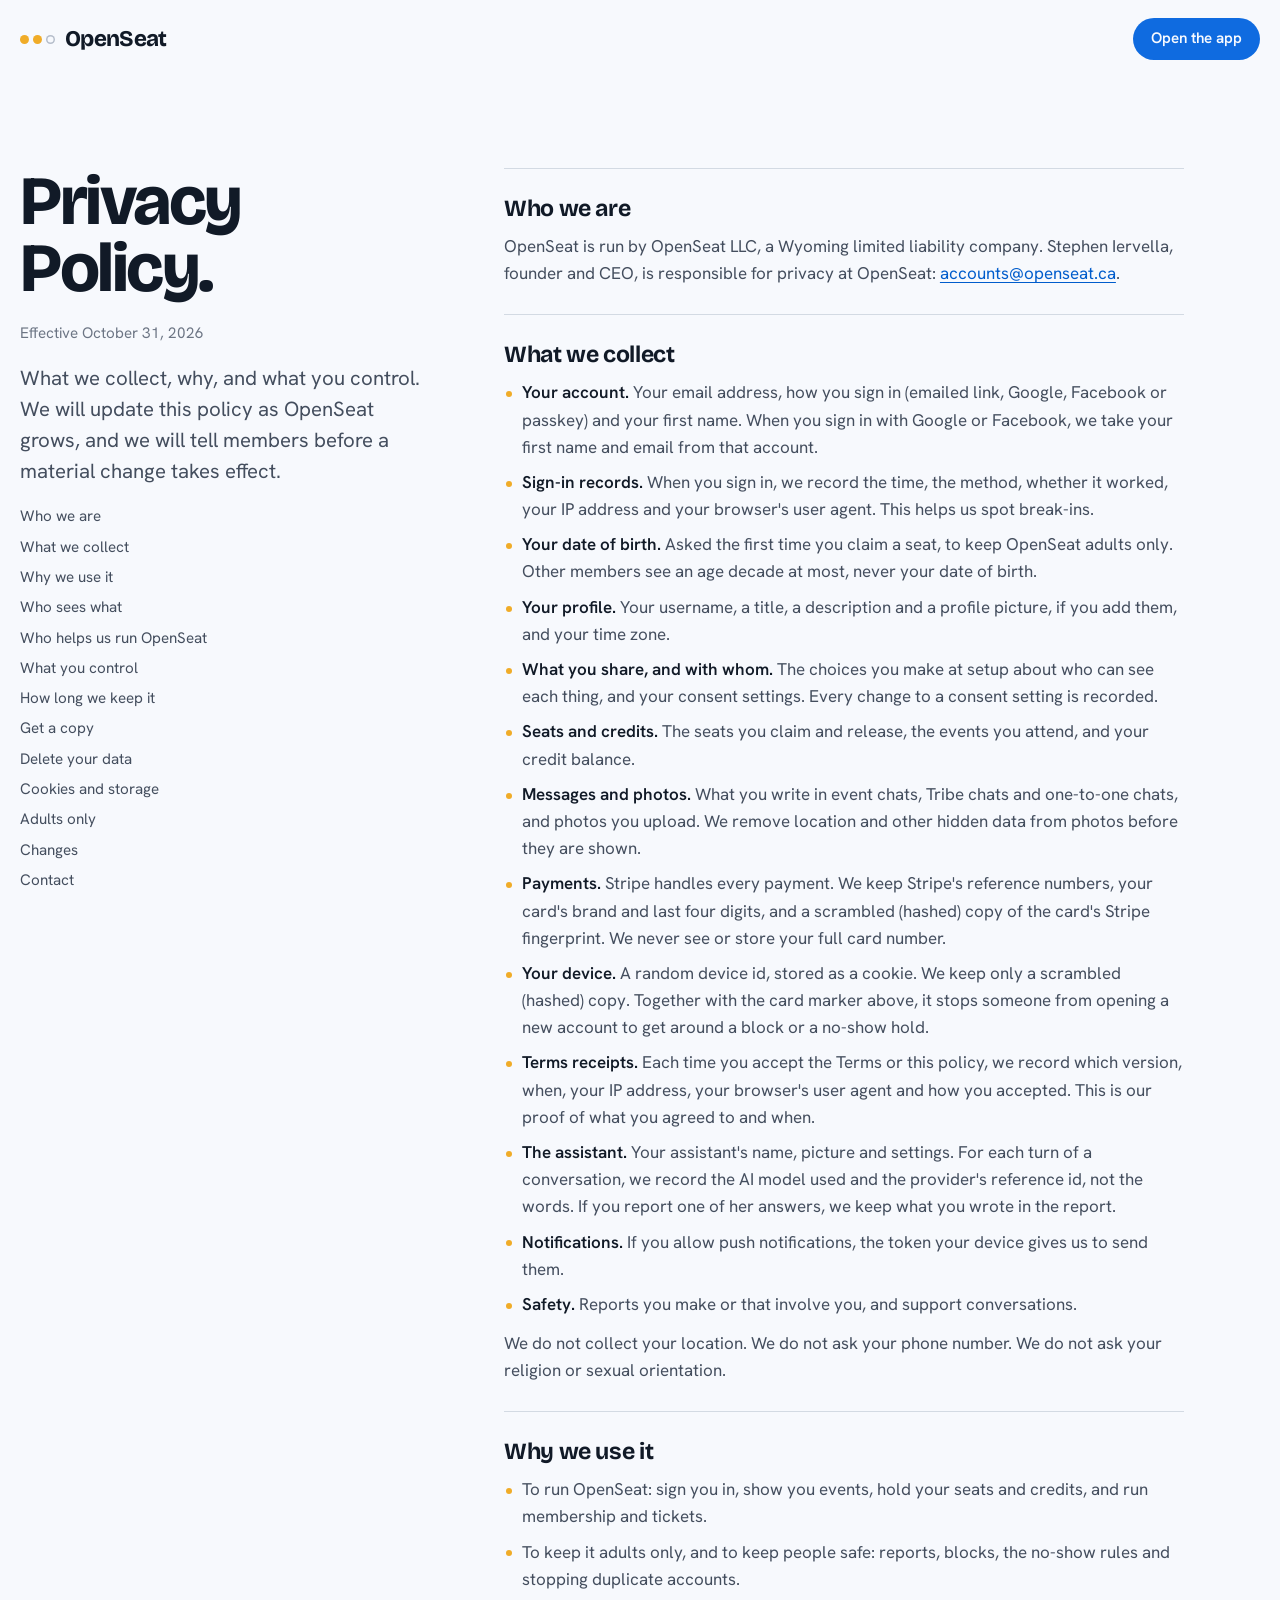
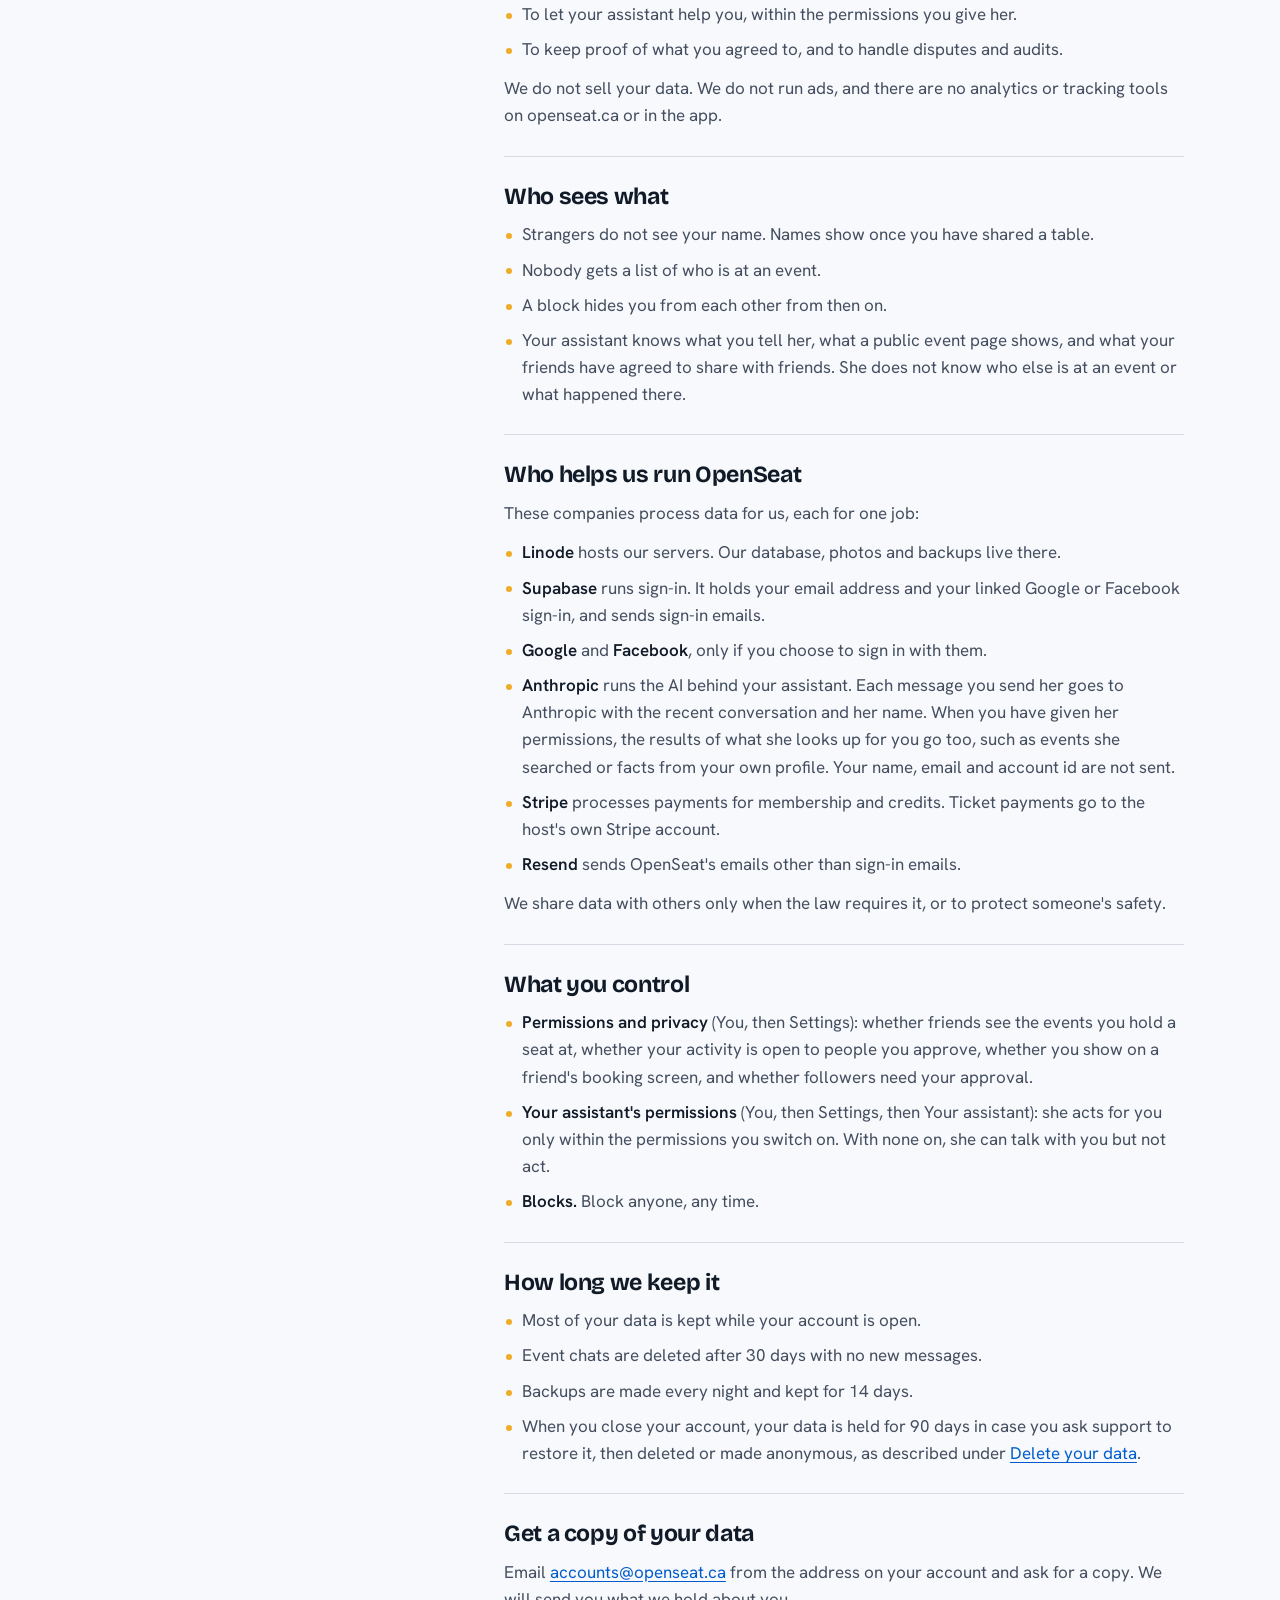
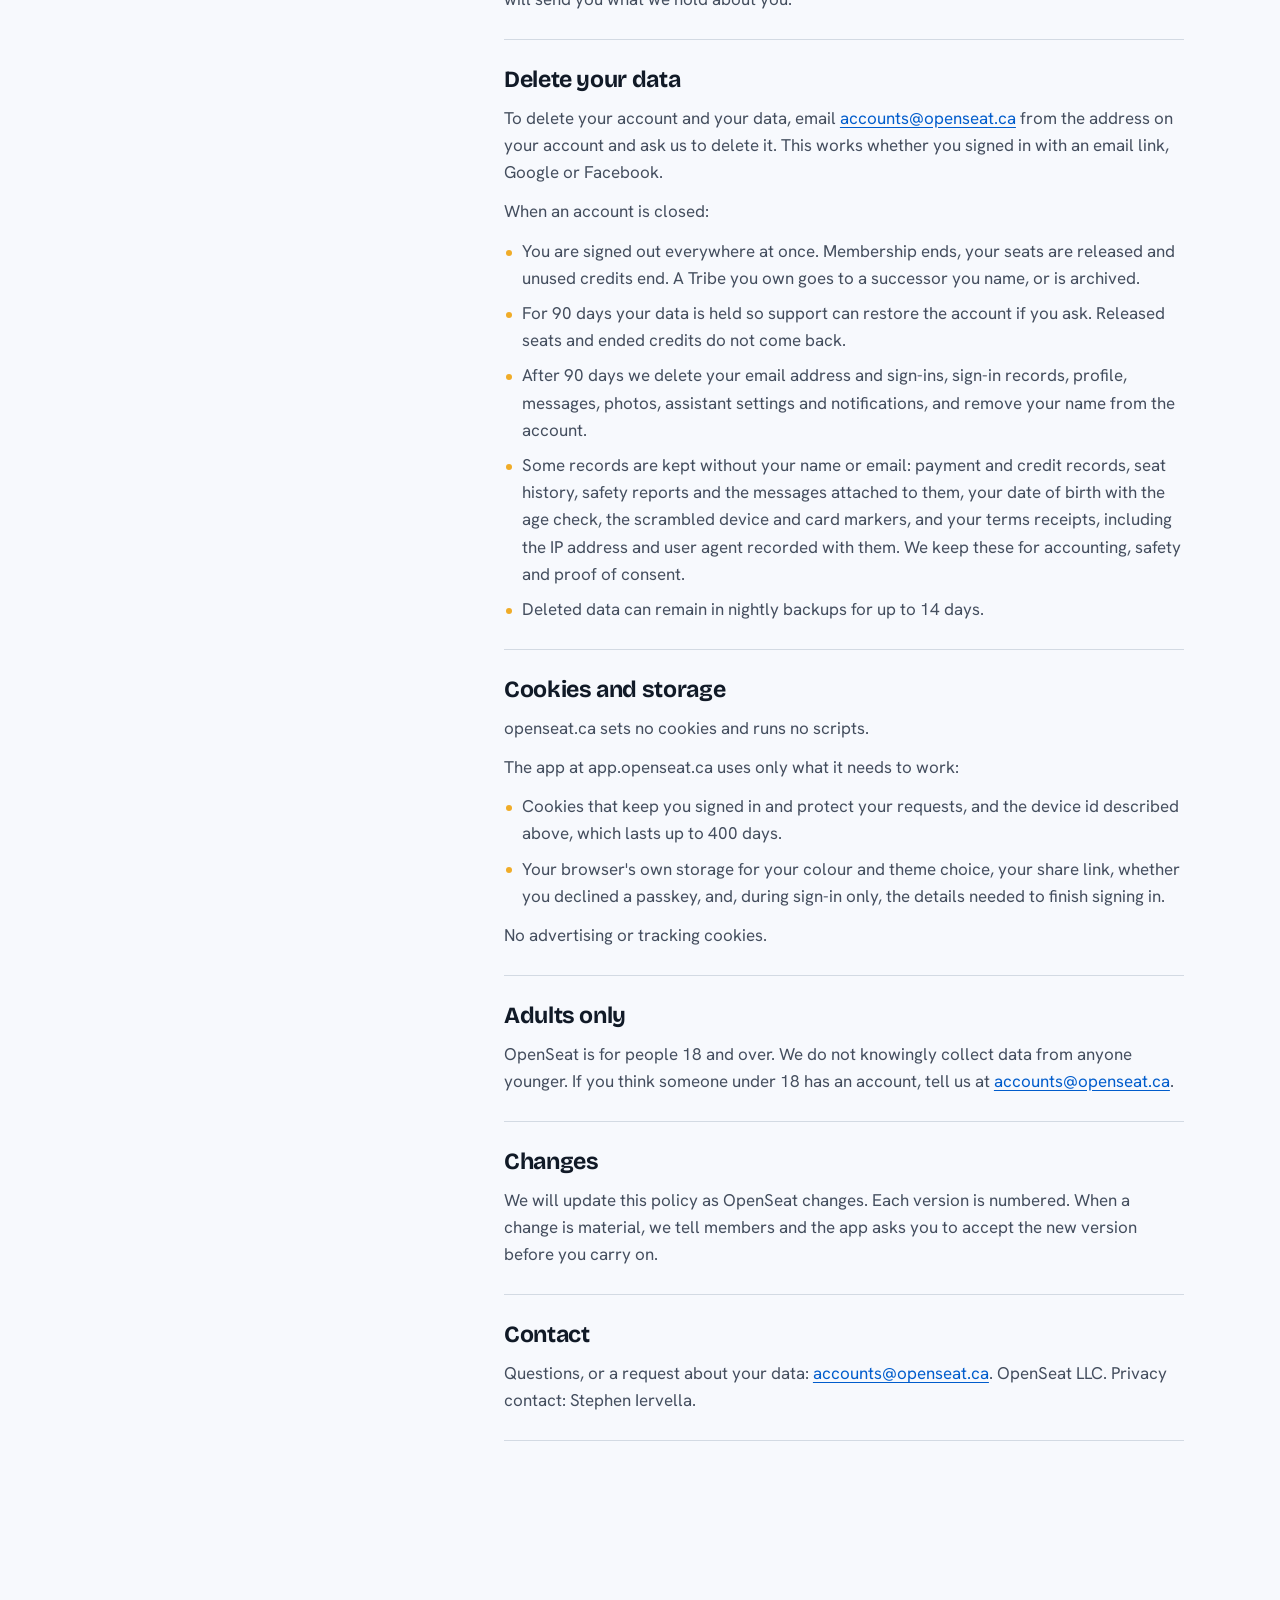
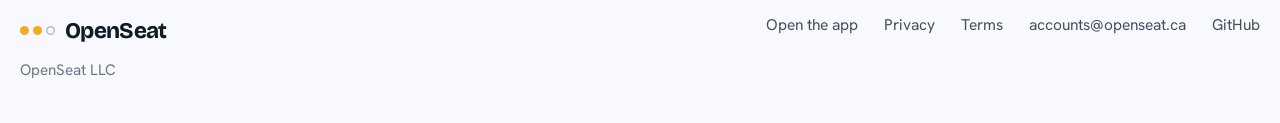
==== privacy.html @ fdf66832 "Privacy Policy and Terms of Use" ====
<!doctype html>
<html lang="en">
<head>
<meta charset="utf-8">
<meta name="viewport" content="width=device-width, initial-scale=1, viewport-fit=cover">
<title>Privacy Policy | OpenSeat</title>
<meta name="description" content="What OpenSeat collects, why, who helps us run it, what you control, and how to get a copy of your data or delete it.">
<link rel="canonical" href="https://openseat.ca/privacy.html">
<meta name="color-scheme" content="light dark">
<meta name="theme-color" content="#f6f8fc" media="(prefers-color-scheme: light)">
<meta name="theme-color" content="#11151d" media="(prefers-color-scheme: dark)">
<link rel="icon" href="assets/icon-192.png" type="image/png">
<link rel="apple-touch-icon" href="assets/apple-touch-icon.png">
<link rel="preload" href="assets/fonts/bricolage-grotesque.woff2" as="font" type="font/woff2" crossorigin>
<link rel="preload" href="assets/fonts/hanken-grotesk.woff2" as="font" type="font/woff2" crossorigin>
<link rel="stylesheet" href="site.css">
</head>
<body>
<!--
  DRAFT for Stephen's approval (2026-10-31). Counsel's final version is checklist W8-025;
  this page stands until then. Every fact here was checked against the code, migrations and
  deploy notes; the source list is in the worker's report, not on the page.
  [COUNSEL] Which privacy regime applies, lawful bases, cross-border transfer notice and the
  automated-decision disclosure (S14 gates 1, 2, 6) are counsel's; geography is open.
-->
<a class="skip" href="#main">Skip to content</a>

<header class="top">
  <div class="wrap top-row">
    <a class="brand" href="/" aria-label="OpenSeat home">
      <span class="pips" aria-hidden="true"><i class="on"></i><i class="on"></i><i></i></span>
      <span class="brand-word">OpenSeat</span>
    </a>
    <a class="btn btn-small top-cta" href="https://app.openseat.ca">Open the app</a>
  </div>
</header>

<main id="main">
<article class="legal">
  <div class="wrap legal-grid">
    <div class="legal-head">
      <h1 class="h2">Privacy Policy.</h1>
      <p class="legal-meta">Effective October 31, 2026</p>
      <p class="lede">What we collect, why, and what you control. We will update this policy as OpenSeat grows, and we will tell members before a material change takes effect.</p>
      <nav class="legal-toc" aria-label="On this page">
        <a href="#who">Who we are</a>
        <a href="#collect">What we collect</a>
        <a href="#why">Why we use it</a>
        <a href="#see">Who sees what</a>
        <a href="#share">Who helps us run OpenSeat</a>
        <a href="#control">What you control</a>
        <a href="#keep">How long we keep it</a>
        <a href="#copy">Get a copy</a>
        <a href="#delete">Delete your data</a>
        <a href="#cookies">Cookies and storage</a>
        <a href="#adults">Adults only</a>
        <a href="#changes">Changes</a>
        <a href="#contact">Contact</a>
      </nav>
    </div>

    <div class="legal-body">
      <section id="who">
        <h2>Who we are</h2>
        <p>OpenSeat is run by OpenSeat LLC, a Wyoming limited liability company. Stephen Iervella, founder and CEO, is responsible for privacy at OpenSeat: <a href="mailto:accounts@openseat.ca">accounts@openseat.ca</a>.</p>
      </section>

      <section id="collect">
        <h2>What we collect</h2>
        <ul>
          <li><strong>Your account.</strong> Your email address, how you sign in (emailed link, Google, Facebook or passkey) and your first name. When you sign in with Google or Facebook, we take your first name and email from that account.</li>
          <li><strong>Sign-in records.</strong> When you sign in, we record the time, the method, whether it worked, your IP address and your browser's user agent. This helps us spot break-ins.</li>
          <li><strong>Your date of birth.</strong> Asked the first time you claim a seat, to keep OpenSeat adults only. Other members see an age decade at most, never your date of birth.</li>
          <li><strong>Your profile.</strong> Your username, a title, a description and a profile picture, if you add them, and your time zone.</li>
          <li><strong>What you share, and with whom.</strong> The choices you make at setup about who can see each thing, and your consent settings. Every change to a consent setting is recorded.</li>
          <li><strong>Seats and credits.</strong> The seats you claim and release, the events you attend, and your credit balance.</li>
          <li><strong>Messages and photos.</strong> What you write in event chats, Tribe chats and one-to-one chats, and photos you upload. We remove location and other hidden data from photos before they are shown.</li>
          <li><strong>Payments.</strong> Stripe handles every payment. We keep Stripe's reference numbers, your card's brand and last four digits, and a scrambled (hashed) copy of the card's Stripe fingerprint. We never see or store your full card number.</li>
          <li><strong>Your device.</strong> A random device id, stored as a cookie. We keep only a scrambled (hashed) copy. Together with the card marker above, it stops someone from opening a new account to get around a block or a no-show hold.</li>
          <li><strong>Terms receipts.</strong> Each time you accept the Terms or this policy, we record which version, when, your IP address, your browser's user agent and how you accepted. This is our proof of what you agreed to and when.</li>
          <li><strong>The assistant.</strong> Your assistant's name, picture and settings. For each turn of a conversation, we record the AI model used and the provider's reference id, not the words. If you report one of her answers, we keep what you wrote in the report.</li>
          <li><strong>Notifications.</strong> If you allow push notifications, the token your device gives us to send them.</li>
          <li><strong>Safety.</strong> Reports you make or that involve you, and support conversations.</li>
        </ul>
        <p>We do not collect your location. We do not ask your phone number. We do not ask your religion or sexual orientation.</p>
      </section>

      <section id="why">
        <h2>Why we use it</h2>
        <ul>
          <li>To run OpenSeat: sign you in, show you events, hold your seats and credits, and run membership and tickets.</li>
          <li>To keep it adults only, and to keep people safe: reports, blocks, the no-show rules and stopping duplicate accounts.</li>
          <li>To let your assistant help you, within the permissions you give her.</li>
          <li>To keep proof of what you agreed to, and to handle disputes and audits.</li>
        </ul>
        <p>We do not sell your data. We do not run ads, and there are no analytics or tracking tools on openseat.ca or in the app.</p>
        <!-- [COUNSEL] Lawful basis per purpose, for the regime that applies. -->
      </section>

      <section id="see">
        <h2>Who sees what</h2>
        <ul>
          <li>Strangers do not see your name. Names show once you have shared a table.</li>
          <li>Nobody gets a list of who is at an event.</li>
          <li>A block hides you from each other from then on.</li>
          <li>Your assistant knows what you tell her, what a public event page shows, and what your friends have agreed to share with friends. She does not know who else is at an event or what happened there.</li>
        </ul>
      </section>

      <section id="share">
        <h2>Who helps us run OpenSeat</h2>
        <p>These companies process data for us, each for one job:</p>
        <ul>
          <li><strong>Linode</strong> hosts our servers. Our database, photos and backups live there.</li>
          <li><strong>Supabase</strong> runs sign-in. It holds your email address and your linked Google or Facebook sign-in, and sends sign-in emails.</li>
          <li><strong>Google</strong> and <strong>Facebook</strong>, only if you choose to sign in with them.</li>
          <li><strong>Anthropic</strong> runs the AI behind your assistant. Each message you send her goes to Anthropic with the recent conversation and her name. When you have given her permissions, the results of what she looks up for you go too, such as events she searched or facts from your own profile. Your name, email and account id are not sent.</li>
          <li><strong>Stripe</strong> processes payments for membership and credits. Ticket payments go to the host's own Stripe account.</li>
          <li><strong>Resend</strong> sends OpenSeat's emails other than sign-in emails.</li>
        </ul>
        <p>We share data with others only when the law requires it, or to protect someone's safety.</p>
        <!-- [COUNSEL] Disclosure-to-authorities wording (S14 gate 21). -->
        <!-- [COUNSEL] S14 gates 1 and 2: DPAs and cross-border transfer assessments per processor; the transfer notice wording. -->
      </section>

      <section id="control">
        <h2>What you control</h2>
        <ul>
          <li><strong>Permissions and privacy</strong> (You, then Settings): whether friends see the events you hold a seat at, whether your activity is open to people you approve, whether you show on a friend's booking screen, and whether followers need your approval.</li>
          <li><strong>Your assistant's permissions</strong> (You, then Settings, then Your assistant): she acts for you only within the permissions you switch on. With none on, she can talk with you but not act.</li>
          <li><strong>Blocks.</strong> Block anyone, any time.</li>
        </ul>
      </section>

      <section id="keep">
        <h2>How long we keep it</h2>
        <ul>
          <li>Most of your data is kept while your account is open.</li>
          <li>Event chats are deleted after 30 days with no new messages.</li>
          <li>Backups are made every night and kept for 14 days.</li>
          <li>When you close your account, your data is held for 90 days in case you ask support to restore it, then deleted or made anonymous, as described under <a href="#delete">Delete your data</a>.</li>
        </ul>
        <!-- [COUNSEL] S14 gate 4: retention periods for the records kept after deletion (terms receipts, payment and safety records) are not set yet. -->
      </section>

      <section id="copy">
        <h2>Get a copy of your data</h2>
        <p>Email <a href="mailto:accounts@openseat.ca">accounts@openseat.ca</a> from the address on your account and ask for a copy. We will send you what we hold about you.</p>
      </section>

      <section id="delete">
        <h2>Delete your data</h2>
        <p>To delete your account and your data, email <a href="mailto:accounts@openseat.ca">accounts@openseat.ca</a> from the address on your account and ask us to delete it. This works whether you signed in with an email link, Google or Facebook.</p>
        <p>When an account is closed:</p>
        <ul>
          <li>You are signed out everywhere at once. Membership ends, your seats are released and unused credits end. A Tribe you own goes to a successor you name, or is archived.</li>
          <li>For 90 days your data is held so support can restore the account if you ask. Released seats and ended credits do not come back.</li>
          <li>After 90 days we delete your email address and sign-ins, sign-in records, profile, messages, photos, assistant settings and notifications, and remove your name from the account.</li>
          <li>Some records are kept without your name or email: payment and credit records, seat history, safety reports and the messages attached to them, your date of birth with the age check, the scrambled device and card markers, and your terms receipts, including the IP address and user agent recorded with them. We keep these for accounting, safety and proof of consent.</li>
          <li>Deleted data can remain in nightly backups for up to 14 days.</li>
        </ul>
        <!-- [COUNSEL] S14 gates 3 and 43: completeness of erasure and the legal-hold carve-out. -->
      </section>

      <section id="cookies">
        <h2>Cookies and storage</h2>
        <p>openseat.ca sets no cookies and runs no scripts.</p>
        <p>The app at app.openseat.ca uses only what it needs to work:</p>
        <ul>
          <li>Cookies that keep you signed in and protect your requests, and the device id described above, which lasts up to 400 days.</li>
          <li>Your browser's own storage for your colour and theme choice, your share link, whether you declined a passkey, and, during sign-in only, the details needed to finish signing in.</li>
        </ul>
        <p>No advertising or tracking cookies.</p>
      </section>

      <section id="adults">
        <h2>Adults only</h2>
        <p>OpenSeat is for people 18 and over. We do not knowingly collect data from anyone younger. If you think someone under 18 has an account, tell us at <a href="mailto:accounts@openseat.ca">accounts@openseat.ca</a>.</p>
      </section>

      <section id="changes">
        <h2>Changes</h2>
        <p>We will update this policy as OpenSeat changes. Each version is numbered. When a change is material, we tell members and the app asks you to accept the new version before you carry on.</p>
      </section>

      <section id="contact">
        <h2>Contact</h2>
        <p>Questions, or a request about your data: <a href="mailto:accounts@openseat.ca">accounts@openseat.ca</a>. OpenSeat LLC. Privacy contact: Stephen Iervella.</p>
      </section>
    </div>
  </div>
</article>
</main>

<footer class="foot">
  <div class="wrap foot-grid">
    <div>
      <a class="brand" href="/" aria-label="OpenSeat home">
        <span class="pips" aria-hidden="true"><i class="on"></i><i class="on"></i><i></i></span>
        <span class="brand-word">OpenSeat</span>
      </a>
      <p class="foot-line">OpenSeat LLC</p>
    </div>
    <nav class="foot-nav" aria-label="Footer">
      <a href="https://app.openseat.ca">Open the app</a>
      <a href="privacy.html" aria-current="page">Privacy</a>
      <a href="terms.html">Terms</a>
      <a href="mailto:accounts@openseat.ca">accounts@openseat.ca</a>
      <a href="https://github.com/openseat-social">GitHub</a>
    </nav>
  </div>
</footer>
</body>
</html>
---- site.css ----
/* openseat.ca landing page. Static, no scripts, strict CSP (no inline styles).
   Blue is the app's accent hue (258, apps/web/src/next/tokens.css); pips are the app's seat pips.
   Fonts are self-hosted, OFL: Bricolage Grotesque (display), Hanken Grotesk (text). */

@font-face {
  font-family: "Bricolage Grotesque";
  src: url("assets/fonts/bricolage-grotesque.woff2") format("woff2");
  font-weight: 200 800; font-style: normal; font-display: swap;
}
@font-face {
  font-family: "Hanken Grotesk";
  src: url("assets/fonts/hanken-grotesk.woff2") format("woff2");
  font-weight: 100 900; font-style: normal; font-display: swap;
}
@font-face {
  font-family: "Hanken Grotesk";
  src: url("assets/fonts/hanken-grotesk-italic.woff2") format("woff2");
  font-weight: 100 900; font-style: italic; font-display: swap;
}

:root {
  --paper: oklch(0.982 0.006 258);
  --paper-2: oklch(0.955 0.012 258);
  --paper-3: oklch(0.925 0.018 258);
  --ink: oklch(0.215 0.03 260);
  --ink-2: oklch(0.42 0.03 260);
  --ink-3: oklch(0.56 0.025 260);
  --line: oklch(0.885 0.015 258);
  --blue: oklch(0.55 0.195 258);
  --blue-deep: oklch(0.47 0.19 260);
  --blue-ink: oklch(0.5 0.19 258);
  --on-blue: oklch(0.985 0.008 258);
  --on-blue-2: oklch(0.9 0.04 258);
  --blue-line: oklch(0.68 0.13 258);
  --amber: oklch(0.79 0.155 78);
  --pip-off: oklch(0.8 0.02 258);
  --device: oklch(0.2 0.02 260);
  --shadow: oklch(0.35 0.08 258 / 0.18);
  --photo-ink: oklch(0.985 0.006 258);
  --scrim: oklch(0.16 0.03 260 / 0.62);
  --deep: oklch(0.215 0.03 260);
  --deep-ink: oklch(0.97 0.008 258);
  --deep-ink-2: oklch(0.8 0.02 258);

  --display: "Bricolage Grotesque", ui-sans-serif, system-ui, sans-serif;
  --text: "Hanken Grotesk", ui-sans-serif, system-ui, -apple-system, "Segoe UI", sans-serif;
  --ease: cubic-bezier(0.16, 1, 0.3, 1);
  --r: 28px;
  --r-sm: 16px;
  --gut: max(20px, env(safe-area-inset-left, 0px));
  --gut-r: max(20px, env(safe-area-inset-right, 0px));
  color-scheme: light;
}
@media (prefers-color-scheme: dark) {
  :root:not([data-theme="light"]) {
    --paper: oklch(0.165 0.022 260);
    --paper-2: oklch(0.2 0.025 260);
    --paper-3: oklch(0.24 0.028 260);
    --ink: oklch(0.955 0.01 258);
    --ink-2: oklch(0.8 0.02 258);
    --ink-3: oklch(0.67 0.022 258);
    --line: oklch(0.3 0.025 260);
    --blue: oklch(0.6 0.18 258);
    --blue-deep: oklch(0.42 0.17 260);
    --blue-ink: oklch(0.74 0.13 258);
    --on-blue: oklch(0.985 0.008 258);
    --on-blue-2: oklch(0.9 0.04 258);
    --blue-line: oklch(0.7 0.12 258);
    --pip-off: oklch(0.42 0.03 258);
    --device: oklch(0.1 0.015 260);
    --shadow: oklch(0.05 0.02 260 / 0.5);
    --deep: oklch(0.12 0.02 260);
    color-scheme: dark;
  }
}
:root[data-theme="dark"] {
  --paper: oklch(0.165 0.022 260);
  --paper-2: oklch(0.2 0.025 260);
  --paper-3: oklch(0.24 0.028 260);
  --ink: oklch(0.955 0.01 258);
  --ink-2: oklch(0.8 0.02 258);
  --ink-3: oklch(0.67 0.022 258);
  --line: oklch(0.3 0.025 260);
  --blue: oklch(0.6 0.18 258);
  --blue-deep: oklch(0.42 0.17 260);
  --blue-ink: oklch(0.74 0.13 258);
  --on-blue: oklch(0.985 0.008 258);
  --on-blue-2: oklch(0.9 0.04 258);
  --blue-line: oklch(0.7 0.12 258);
  --pip-off: oklch(0.42 0.03 258);
  --device: oklch(0.1 0.015 260);
  --shadow: oklch(0.05 0.02 260 / 0.5);
  --deep: oklch(0.12 0.02 260);
  color-scheme: dark;
}

*, *::before, *::after { box-sizing: border-box; }
html { -webkit-text-size-adjust: 100%; scroll-behavior: smooth; scroll-padding-top: 24px; }
body {
  margin: 0;
  background: var(--paper);
  color: var(--ink);
  font: 400 1.0625rem/1.6 var(--text);
  -webkit-font-smoothing: antialiased;
  text-rendering: optimizeLegibility;
  overflow-x: clip;
}
img { display: block; max-width: 100%; height: auto; }
figure { margin: 0; }
a { color: inherit; }
h1, h2, h3 { margin: 0; text-wrap: balance; }
p { margin: 0; }
ul, ol { margin: 0; padding: 0; list-style: none; }
::selection { background: var(--blue); color: var(--on-blue); }
:focus-visible { outline: 3px solid var(--blue); outline-offset: 3px; border-radius: 6px; }

.wrap {
  width: 100%;
  max-width: 1320px;
  margin-inline: auto;
  padding-left: var(--gut);
  padding-right: var(--gut-r);
}
.skip {
  position: absolute; left: 12px; top: -60px; z-index: 10;
  background: var(--ink); color: var(--paper); padding: 10px 14px; border-radius: 10px;
}
.skip:focus { top: 12px; }

/* type */
.h2 {
  font-family: var(--display);
  font-weight: 750;
  font-size: clamp(2.4rem, 5.4vw, 4.6rem);
  line-height: 0.98;
  letter-spacing: -0.035em;
}
.lede { font-size: clamp(1.15rem, 1.6vw, 1.35rem); line-height: 1.5; color: var(--ink-2); max-width: 46ch; }
.big { font-family: var(--display); font-weight: 600; font-size: clamp(1.45rem, 2.4vw, 2rem); line-height: 1.15; letter-spacing: -0.02em; }
h3 { font-family: var(--display); font-weight: 700; font-size: 1.35rem; letter-spacing: -0.015em; line-height: 1.15; }

/* pips: the app's seat pips */
.pips { display: inline-flex; gap: 4px; align-items: center; }
.pips i { width: 9px; height: 9px; border-radius: 50%; box-shadow: inset 0 0 0 1.5px var(--pip-off); }
.pips i.on { background: var(--amber); box-shadow: none; }

/* buttons */
.btn {
  display: inline-flex; align-items: center; gap: 12px;
  min-height: 52px; padding: 0 8px 0 24px;
  border-radius: 999px;
  background: var(--blue); color: var(--on-blue);
  font: 600 1.02rem/1 var(--text); text-decoration: none; white-space: nowrap;
  transition: transform 0.4s var(--ease), background-color 0.3s var(--ease);
}
.btn:hover { background: var(--blue-deep); }
.btn:active { transform: scale(0.98); }
.btn-arrow {
  display: grid; place-items: center; width: 38px; height: 38px; border-radius: 50%;
  background: oklch(1 0 0 / 0.16);
  transition: transform 0.5s var(--ease);
}
.btn:hover .btn-arrow { transform: translateX(3px); }
.btn-arrow svg { width: 18px; height: 18px; fill: none; stroke: currentColor; stroke-width: 2; stroke-linecap: round; stroke-linejoin: round; }
.btn-quiet { background: transparent; color: var(--ink); padding: 0 22px; box-shadow: inset 0 0 0 1.5px var(--line); }
.btn-quiet:hover { background: var(--paper-2); }
.btn-small { min-height: 42px; padding: 0 18px; font-size: 0.95rem; }
.btn-light { background: var(--photo-ink); color: oklch(0.2 0.03 260); }
.btn-light:hover { background: oklch(0.92 0.02 258); }
.btn-light .btn-arrow { background: oklch(0.2 0.03 260 / 0.08); }

/* header */
.top { padding-block: 18px; }
.top-row { display: flex; align-items: center; gap: 28px; }
.brand { display: inline-flex; align-items: center; gap: 10px; text-decoration: none; }
.brand-word { font-family: var(--display); font-weight: 750; font-size: 1.4rem; letter-spacing: -0.03em; }
.top-nav { display: flex; gap: 26px; margin-left: auto; font-size: 0.97rem; }
.top-nav a { text-decoration: none; color: var(--ink-2); transition: color 0.2s; }
.top-nav a:hover { color: var(--ink); }

/* hero */
.hero { padding-block: clamp(24px, 5vw, 64px) 0; }
.status {
  display: inline-flex; align-items: center; gap: 10px;
  font-size: 0.95rem; color: var(--ink-2);
}
.status .dot { width: 8px; height: 8px; border-radius: 50%; background: var(--amber); flex: none; align-self: flex-start; margin-top: 0.55em; }
.hero-head {
  display: grid; grid-template-columns: minmax(0, 1fr);
  gap: clamp(20px, 2.6vw, 36px);
  margin-top: 14px;
}
.hero-title {
  font-family: var(--display); font-weight: 800;
  font-size: clamp(2.7rem, 7.4vw, 7.2rem);
  line-height: 0.9; letter-spacing: -0.035em;
  margin-left: -0.04em;
}
.hero-title .stop { color: var(--blue); }
.hero-side { display: flex; flex-wrap: wrap; align-items: center; justify-content: space-between; gap: 20px 32px; }
.hero-sub { font-size: clamp(1.3rem, 2.2vw, 1.85rem); line-height: 1.3; color: var(--ink-2); max-width: 34ch; }
.ctas { display: flex; flex-wrap: wrap; gap: 12px; }
.hero-stage { position: relative; margin-top: clamp(32px, 4.5vw, 64px); }
.hero-photo { width: 100%; aspect-ratio: 1200 / 558; object-fit: cover; border-radius: var(--r); }
/* the compositions: real app screens on the app's own colours (apps/site/tools) */
.render { width: 100%; height: auto; border-radius: var(--r); }

/* phone frame */
.phone {
  padding: 7px; border-radius: 46px;
  background: var(--device);
  box-shadow: 0 40px 80px -30px var(--shadow), 0 12px 24px -12px var(--shadow);
}
.phone img { width: 100%; border-radius: 40px; }

/* point of view */
.pov { padding-block: clamp(72px, 9vw, 120px); }
.kicker { font: 600 1rem/1.3 var(--text); color: var(--blue-ink); letter-spacing: 0; }
.pov-grid { display: grid; grid-template-columns: minmax(0, 1.2fr) minmax(0, 0.8fr); gap: clamp(40px, 6vw, 96px); align-items: end; }
.pov-line {
  font-family: var(--display); font-weight: 700;
  font-size: clamp(2.2rem, 5vw, 4.4rem); line-height: 1.02; letter-spacing: -0.035em;
}
.pov-foot { display: grid; gap: 14px; color: var(--ink-2); font-size: 1.2rem; }
.pov-beats { color: var(--ink); font-size: 1.35rem; line-height: 1.4; }
.pov-built { font-family: var(--display); font-weight: 750; font-size: 1.7rem; color: var(--ink); letter-spacing: -0.02em; margin-top: 8px; }
.pov-tag { font-style: italic; color: var(--blue-ink); }
.strong { font-weight: 700; color: var(--ink); }

/* how */
.how { padding-block: clamp(72px, 9vw, 140px); background: var(--paper-2); }
.how-grid { display: grid; grid-template-columns: minmax(0, 1.25fr) minmax(0, 0.75fr); gap: clamp(40px, 7vw, 120px); align-items: start; }
.how-copy { display: grid; gap: 22px; }
.how-copy .render { margin-top: 10px; max-width: 560px; }
.steps { margin-top: 18px; display: grid; }
.steps li { display: grid; grid-template-columns: 64px minmax(0, 1fr); gap: 16px; padding-block: 28px; border-top: 1px solid var(--line); }
.steps li:last-child { border-bottom: 1px solid var(--line); }
.steps li > div { display: grid; gap: 10px; }
.steps p { color: var(--ink-2); max-width: 54ch; }
.step-n { font-family: var(--display); font-weight: 800; font-size: 2.6rem; line-height: 0.9; color: var(--blue); letter-spacing: -0.04em; }
.tag {
  display: inline-flex; align-items: center; gap: 6px;
  padding: 2px 10px 2px 8px; border-radius: 999px;
  background: var(--paper); color: var(--ink); font-weight: 600; font-size: 0.92rem;
  box-shadow: inset 0 0 0 1px var(--line);
}
.tag::before { content: ""; width: 7px; height: 7px; border-radius: 50%; background: var(--amber); }
.claimed { display: inline-flex; align-items: center; gap: 8px; color: var(--ink); font-weight: 600; white-space: nowrap; }
.how-phone { position: sticky; top: 32px; width: min(330px, 100%); justify-self: center; }

.chair-copy { display: grid; gap: 12px; color: var(--ink-2); max-width: 56ch; }
.small-note { color: var(--ink-3); font-size: 0.98rem; max-width: 56ch; }

/* tuesday story */
.story { padding-block: clamp(90px, 11vw, 160px) 0; }
.story-grid { display: grid; grid-template-columns: minmax(0, 0.9fr) minmax(0, 1.1fr); gap: clamp(40px, 6vw, 96px); align-items: start; }
.story-photo { width: 100%; aspect-ratio: 4 / 5; object-fit: cover; border-radius: var(--r); position: sticky; top: 32px; }
.story-copy { display: grid; gap: 16px; font-size: 1.2rem; color: var(--ink-2); }
.story-copy .h2 { margin-bottom: 10px; color: var(--ink); }
.story-seat { display: inline-flex; align-items: center; gap: 12px; justify-self: start; padding: 10px 18px; border-radius: 999px; background: var(--paper-2); color: var(--ink); font-weight: 600; }
.story-punch { font-family: var(--display); font-weight: 750; font-size: clamp(1.6rem, 2.8vw, 2.3rem); line-height: 1.1; letter-spacing: -0.025em; color: var(--ink); margin-top: 8px; }

/* the copy half: one line per beat */
.caps { letter-spacing: -0.02em; line-height: 0.95; }
.beats { display: grid; gap: 10px; align-content: start; font-size: 1.2rem; line-height: 1.45; color: var(--ink-2); }
.beats .h2 { color: var(--ink); margin-bottom: 14px; }
.beats .strong { color: var(--ink); font-weight: 700; }
.beats .tagline { font-style: italic; color: var(--blue-ink); }
.beat-cta { margin-top: 14px; }
.chair { padding-block: clamp(80px, 10vw, 140px); background: var(--paper-2); }
.leave { padding-block: clamp(90px, 11vw, 160px); }
.leave-grid { display: grid; grid-template-columns: minmax(0, 0.9fr) minmax(0, 1.1fr); gap: clamp(40px, 6vw, 96px); align-items: start; }
.close-side { display: grid; gap: 12px; justify-items: start; }
.close-line { font-size: 1.05rem; opacity: 0.92; }
.how-data { display: grid; grid-template-columns: minmax(0, 0.9fr) minmax(0, 1.1fr); gap: clamp(40px, 6vw, 96px); align-items: start; }
.how-data .steps { margin-top: 0; }
.tt { padding-block: clamp(80px, 10vw, 140px); }
.tt-grid { display: grid; grid-template-columns: minmax(0, 0.9fr) minmax(0, 1.1fr); gap: clamp(40px, 6vw, 96px); align-items: start; }
.tt-grid > div:first-child { display: grid; gap: 28px; }
.tt .render { max-width: 600px; }
.tt .hosts-items p { color: var(--ink-2); }

/* day strip */
.day { padding-block: clamp(80px, 10vw, 150px) clamp(56px, 7vw, 100px); }
.day-head { display: grid; grid-template-columns: minmax(0, 1fr) minmax(0, 1fr); gap: 32px; align-items: end; }
.day-head .lede { justify-self: end; }
.strip-wrap { margin-top: clamp(32px, 4vw, 56px); }
.strip {
  display: flex; gap: 16px; overflow-x: auto; scroll-snap-type: x mandatory;
  padding-left: max(var(--gut), calc((100vw - 1320px) / 2 + 20px));
  padding-right: var(--gut-r); padding-bottom: 12px;
  scroll-padding-inline: max(var(--gut), calc((100vw - 1320px) / 2 + 20px)) var(--gut-r);
  scrollbar-width: thin; scrollbar-color: var(--line) transparent;
}
.strip li { flex: 0 0 auto; width: clamp(240px, 27vw, 380px); scroll-snap-align: start; display: grid; gap: 12px; }
.strip li:nth-child(even) { margin-top: 48px; }
.strip img { width: 100%; aspect-ratio: 4 / 5; object-fit: cover; border-radius: var(--r-sm); }
.strip span { font-family: var(--display); font-weight: 650; font-size: 1.2rem; letter-spacing: -0.01em; }

/* start a table: the blue section */
.start { background: var(--blue); color: var(--on-blue); padding-block: clamp(80px, 10vw, 150px); margin-top: clamp(40px, 5vw, 80px); }
.start-grid { display: grid; grid-template-columns: minmax(0, 0.75fr) minmax(0, 1.25fr); gap: clamp(40px, 7vw, 120px); align-items: center; }
.start-phone { width: min(330px, 100%); justify-self: center; box-shadow: 0 40px 80px -30px oklch(0.2 0.1 260 / 0.55); }
.start-copy { display: grid; gap: 22px; }
.start-copy p { color: var(--on-blue-2); max-width: 50ch; }
.start-copy .big { color: var(--on-blue); }
.start-fields { margin: 12px 0 0; display: grid; grid-template-columns: repeat(3, minmax(0, 1fr)); border-top: 1px solid var(--blue-line); }
.start-fields div { padding-top: 16px; padding-right: 12px; }
.start-fields dt { font-size: 0.85rem; color: var(--on-blue-2); }
.start-fields dd { margin: 4px 0 0; font-family: var(--display); font-weight: 650; font-size: 1.25rem; }

/* eleanor */
.eleanor { padding-block: clamp(90px, 11vw, 170px); }
.el-grid { display: grid; grid-template-columns: minmax(0, 1.25fr) minmax(0, 0.75fr); gap: clamp(40px, 7vw, 120px); align-items: center; }
.el-copy { display: grid; gap: 22px; }
.el-copy > p:not(.lede) { color: var(--ink-2); max-width: 54ch; }
.el-lists { margin-top: 14px; display: grid; grid-template-columns: repeat(2, minmax(0, 1fr)); gap: 32px; }
.el-lists h3 { font-size: 1.1rem; padding-bottom: 12px; border-bottom: 1px solid var(--line); }
.el-lists ul { display: grid; gap: 12px; margin-top: 14px; }
.el-lists li { display: grid; grid-template-columns: 18px minmax(0, 1fr); gap: 10px; color: var(--ink-2); }
.el-lists li::before { content: ""; width: 9px; height: 9px; margin-top: 0.55em; border-radius: 50%; background: var(--amber); }
.el-lists .nots li::before { background: transparent; box-shadow: inset 0 0 0 1.5px var(--pip-off); }
.el-phone { width: min(330px, 100%); justify-self: center; transform: rotate(2deg); }

/* hosts */
.hosts { padding-block: clamp(40px, 5vw, 80px) clamp(90px, 11vw, 170px); }
.hosts-grid { display: grid; grid-template-columns: minmax(0, 1.1fr) minmax(0, 0.9fr); gap: clamp(40px, 6vw, 96px); align-items: center; }
.hosts-photo { width: 100%; aspect-ratio: 5 / 4; object-fit: cover; border-radius: var(--r); }
.hosts-copy { display: grid; gap: 22px; }
.hosts-copy > p:not(.lede):not(.fee) { color: var(--ink-2); }
.fee { font-family: var(--display); font-weight: 800; font-size: clamp(1.6rem, 2.8vw, 2.3rem); line-height: 1.05; letter-spacing: -0.03em; color: var(--blue-ink); }
.hosts-items { display: grid; gap: 0; margin-top: 8px; }
.hosts-items div { display: grid; gap: 8px; padding-block: 22px; border-top: 1px solid var(--line); }
.hosts-items p { color: var(--ink-2); }

/* membership */
.member { padding-block: clamp(80px, 10vw, 150px); background: var(--paper-2); }
.mem-head { display: grid; grid-template-columns: minmax(0, 1fr) minmax(0, 1fr); gap: 32px; align-items: end; }
.mem-render { justify-self: end; max-width: 600px; }
.price-rows { margin-top: clamp(40px, 5vw, 72px); display: grid; grid-template-columns: minmax(0, 1fr) minmax(0, 1.4fr) minmax(0, 1fr); gap: 16px; align-items: stretch; }
.price { display: grid; align-content: space-between; gap: 40px; padding: 28px; border-radius: var(--r); background: var(--paper); box-shadow: inset 0 0 0 1px var(--line); }
.price h3 { margin-bottom: 6px; }
.price p:not(.amount) { color: var(--ink-2); }
.amount { font-family: var(--display); font-weight: 800; font-size: clamp(3.4rem, 6vw, 5.2rem); line-height: 0.9; letter-spacing: -0.05em; }
.amount span { font-family: var(--text); font-weight: 500; font-size: 1rem; letter-spacing: 0; margin-left: 10px; color: var(--ink-2); }
.price-main { background: var(--ink); color: var(--paper); box-shadow: none; }
.price-main p:not(.amount), .price-main .amount span { color: var(--paper-3); }
.price-main .amount { font-size: clamp(4.4rem, 8vw, 7rem); }
.fine { margin-top: 24px; color: var(--ink-3); max-width: 70ch; font-size: 0.98rem; }

/* what we leave out */
.out { padding-block: clamp(90px, 11vw, 170px); }
.out-grid { display: grid; grid-template-columns: minmax(0, 1fr) minmax(0, 1fr); gap: clamp(40px, 6vw, 96px); align-items: start; }
.out-grid > div { display: grid; gap: 18px; }
.beats .leave-big { font-family: var(--display); font-weight: 650; font-size: clamp(1.35rem, 2.2vw, 1.8rem); line-height: 1.2; letter-spacing: -0.02em; color: var(--ink); }
.beats .leave-attn { font-family: var(--display); font-weight: 800; font-size: clamp(1.8rem, 3.4vw, 2.8rem); line-height: 1; letter-spacing: -0.035em; color: var(--blue-ink); }
.struck { position: sticky; top: 32px; }
.struck li {
  font-family: var(--display); font-weight: 700;
  font-size: clamp(1.7rem, 3.3vw, 2.75rem); line-height: 1.15; letter-spacing: -0.03em;
  color: var(--ink-3);
  text-decoration: line-through; text-decoration-color: var(--blue); text-decoration-thickness: 0.06em;
  padding-block: 10px; border-bottom: 1px solid var(--line);
}

/* why */
.why { padding-block: clamp(90px, 11vw, 160px); background: var(--paper-2); }
.why-grid { display: grid; grid-template-columns: minmax(0, 0.8fr) minmax(0, 1.2fr); gap: clamp(40px, 6vw, 96px); align-items: start; }
.why-copy { display: grid; gap: 16px; font-size: 1.2rem; color: var(--ink-2); max-width: 58ch; }
.why-big { font-family: var(--display); font-weight: 800; font-size: clamp(2rem, 4vw, 3.4rem); line-height: 1; letter-spacing: -0.04em; color: var(--ink); }

/* roadmap */
.road { padding-block: clamp(80px, 10vw, 150px); background: var(--deep); color: var(--deep-ink); }
.road .lede { color: var(--deep-ink-2); }
.road-head { display: grid; grid-template-columns: minmax(0, 1fr) minmax(0, 1fr); gap: 32px; align-items: end; }
.road-head .lede { justify-self: end; }
.road-cols { margin-top: clamp(48px, 6vw, 88px); display: grid; grid-template-columns: minmax(0, 0.8fr) minmax(0, 0.8fr) minmax(0, 1.6fr); gap: 0; position: relative; }
.road-col { display: grid; align-content: start; gap: 12px; padding: 0 28px 0 0; position: relative; }
.road-col::before { content: ""; position: absolute; left: 0; right: 0; top: 11px; height: 2px; background: oklch(0.45 0.03 260); }
.road-col.is-now::before { background: linear-gradient(to right, var(--amber) 60%, oklch(0.45 0.03 260)); }
.road-when { display: grid; justify-items: start; gap: 14px; font-weight: 600; font-size: 0.95rem; color: var(--deep-ink-2); position: relative; padding-bottom: 10px; }
.road-dot { width: 24px; height: 24px; border-radius: 50%; background: var(--deep); box-shadow: inset 0 0 0 2px oklch(0.6 0.03 260); flex: none; }
.is-now .road-dot { background: var(--amber); box-shadow: 0 0 0 6px oklch(0.79 0.155 78 / 0.22); }
.is-now .road-when { color: var(--amber); }
.road-col h3 { font-size: 1.6rem; }
.road-col > p:not(.road-when) { color: var(--deep-ink-2); max-width: 34ch; font-size: 1.05rem; }
.road-col ul { display: grid; gap: 0; margin-top: 4px; }
.road-col ul li { padding-block: 11px; border-bottom: 1px solid oklch(0.35 0.03 260); color: var(--deep-ink-2); }
.road-col ul li:last-child { border-bottom: 0; }

/* tech */
.tech { padding-block: clamp(90px, 11vw, 170px); }
.tech-grid { display: grid; grid-template-columns: minmax(0, 0.85fr) minmax(0, 1.15fr); gap: clamp(40px, 6vw, 96px); align-items: start; }
.tech-grid > div { display: grid; gap: 22px; position: sticky; top: 32px; }
.tech a, .company a, .faq a { color: var(--blue-ink); text-underline-offset: 3px; }
.spec { margin: 0; }
.spec div { display: grid; grid-template-columns: 150px minmax(0, 1fr); gap: 20px; padding-block: 22px; border-top: 1px solid var(--line); }
.spec div:last-child { border-bottom: 1px solid var(--line); }
.spec dt { font-family: var(--display); font-weight: 700; font-size: 1.1rem; }
.spec dd { margin: 0; color: var(--ink-2); }

/* company */
.company { padding-block: clamp(80px, 10vw, 150px); background: var(--paper-2); }
.co-grid { display: grid; grid-template-columns: minmax(0, 1fr) minmax(0, 1fr); gap: clamp(40px, 6vw, 96px); align-items: start; }
.co-grid > div { display: grid; gap: 22px; }
.founder { margin-top: 18px; padding-top: 22px; border-top: 1px solid var(--line); }
.founder-name { color: var(--ink); font-family: var(--display); font-weight: 750; font-size: clamp(1.8rem, 3vw, 2.4rem); letter-spacing: -0.03em; line-height: 1.05; }
.founder-role { margin-top: 6px; color: var(--ink-2); }
.facts { margin: 0; border-radius: var(--r); background: var(--paper); box-shadow: inset 0 0 0 1px var(--line); padding: 8px 28px; }
.facts div { display: grid; grid-template-columns: 150px minmax(0, 1fr); gap: 16px; padding-block: 16px; border-bottom: 1px solid var(--line); }
.facts div:last-child { border-bottom: 0; }
.facts dt { color: var(--ink-3); font-size: 0.95rem; padding-top: 1px; }
.facts dd { margin: 0; font-weight: 500; overflow-wrap: anywhere; }

/* faq */
.faq { padding-block: clamp(90px, 11vw, 170px); }
.faq-grid { display: grid; grid-template-columns: minmax(0, 0.8fr) minmax(0, 1.2fr); gap: clamp(40px, 6vw, 96px); align-items: start; }
.faq-grid > .h2 { position: sticky; top: 32px; }
.qs details { border-top: 1px solid var(--line); }
.qs details:last-child { border-bottom: 1px solid var(--line); }
.qs summary {
  list-style: none; cursor: pointer;
  display: flex; justify-content: space-between; align-items: center; gap: 20px;
  padding-block: 22px;
  font-family: var(--display); font-weight: 650; font-size: 1.25rem; letter-spacing: -0.01em;
}
.qs summary::-webkit-details-marker { display: none; }
.qs summary::after {
  content: ""; flex: none; width: 14px; height: 14px;
  border-right: 2px solid var(--blue); border-bottom: 2px solid var(--blue);
  transform: rotate(45deg) translate(-3px, -3px);
  transition: transform 0.4s var(--ease);
}
.qs details[open] summary::after { transform: rotate(-135deg) translate(-3px, -3px); }
.qs details p { padding-bottom: 24px; color: var(--ink-2); max-width: 62ch; }

/* close */
.close { position: relative; isolation: isolate; min-height: min(78vh, 760px); display: grid; align-items: end; color: var(--photo-ink); }
.close-photo { position: absolute; inset: 0; width: 100%; height: 100%; object-fit: cover; object-position: 50% 0; z-index: -2; }
.close::after { content: ""; position: absolute; inset: 0; z-index: -1; background: linear-gradient(to top, var(--scrim) 0%, oklch(0.16 0.03 260 / 0.25) 55%, transparent 100%); }
.close-inner { padding-block: clamp(64px, 9vw, 120px); display: flex; flex-wrap: wrap; align-items: end; justify-content: space-between; gap: 28px; }
.close-title { font-family: var(--display); font-weight: 800; font-size: clamp(3rem, 8vw, 7.4rem); line-height: 0.9; letter-spacing: -0.05em; max-width: 11ch; }

/* legal pages: privacy.html, terms.html */
.top-cta { margin-left: auto; }
.legal { padding-block: clamp(48px, 7vw, 110px) clamp(72px, 9vw, 140px); }
.legal-grid { display: grid; grid-template-columns: minmax(0, 0.7fr) minmax(0, 1.3fr); gap: clamp(40px, 6vw, 96px); align-items: start; }
.legal-head { display: grid; gap: 18px; position: sticky; top: 32px; }
.legal-meta { color: var(--ink-3); font-size: 0.95rem; }
.legal-toc { display: grid; gap: 6px; font-size: 0.95rem; }
.legal-toc a { color: var(--ink-2); text-decoration: none; }
.legal-toc a:hover { color: var(--ink); text-decoration: underline; text-underline-offset: 3px; }
.legal-body { max-width: 68ch; }
.legal-body section { padding-block: 26px; border-top: 1px solid var(--line); scroll-margin-top: 24px; }
.legal-body section:last-child { border-bottom: 1px solid var(--line); }
.legal-body h2 { font-family: var(--display); font-weight: 700; font-size: 1.45rem; letter-spacing: -0.015em; line-height: 1.15; margin-bottom: 12px; }
.legal-body p, .legal-body li { color: var(--ink-2); }
.legal-body p + p, .legal-body p + ul, .legal-body ul + p { margin-top: 12px; }
.legal-body ul { display: grid; gap: 8px; }
.legal-body li { padding-left: 18px; position: relative; }
.legal-body li::before { content: ""; position: absolute; left: 2px; top: 0.7em; width: 6px; height: 6px; border-radius: 50%; background: var(--amber); }
.legal-body strong { color: var(--ink); font-weight: 600; }
.legal-body a { color: var(--blue-ink); text-underline-offset: 3px; overflow-wrap: anywhere; }

/* footer */
.foot { padding-block: 56px 40px; }
.foot-grid { display: flex; flex-wrap: wrap; justify-content: space-between; gap: 28px; align-items: start; }
.foot-line { margin-top: 10px; color: var(--ink-3); font-size: 0.95rem; }
.foot-nav { display: flex; flex-wrap: wrap; gap: 10px 26px; font-size: 0.97rem; }
.foot-nav a { color: var(--ink-2); text-decoration: none; }
.foot-nav a:hover { color: var(--ink); text-decoration: underline; text-underline-offset: 3px; }
.credits { margin-top: 36px; }
.credits p { padding-top: 22px; border-top: 1px solid var(--line); font-size: 0.85rem; color: var(--ink-3); }
.credits a { color: var(--ink-2); }

/* motion: hero loads in, sections settle as they scroll in. Content is never hidden. */
@media (prefers-reduced-motion: no-preference) {
  .load { animation: rise 0.9s var(--ease) both; }
  .load[data-d="1"] { animation-delay: 0.08s; }
  .load[data-d="2"] { animation-delay: 0.2s; }
  .load[data-d="3"] { animation-delay: 0.32s; }
  @keyframes rise { from { opacity: 0.001; transform: translateY(18px); } }
  @supports (animation-timeline: view()) {
    .reveal { animation: settle linear both; animation-timeline: view(); animation-range: entry 0% entry 55%; }
    @keyframes settle { from { opacity: 0.55; transform: translateY(26px); } }
    .el-phone.reveal { animation-name: settle-tilt; }
    @keyframes settle-tilt { from { opacity: 0.55; transform: translateY(26px) rotate(0deg); } to { transform: rotate(2deg); } }
  }
}

/* tablet */
@media (max-width: 1000px) {
  .top-nav { display: none; }
  .btn-small { margin-left: auto; }
  .hero-head { grid-template-columns: minmax(0, 1fr); align-items: start; }
  .hero-side { padding-bottom: 0; }
  .how-grid, .start-grid, .el-grid, .hosts-grid, .out-grid, .tech-grid, .co-grid, .faq-grid, .pov-grid, .story-grid, .why-grid, .leave-grid, .how-data, .tt-grid { grid-template-columns: minmax(0, 1fr); }
  .story-photo, .struck { position: static; }
  .story-photo { max-width: 560px; }
  .how-phone, .out-grid > div, .tech-grid > div, .faq-grid > .h2 { position: static; }
  .legal-grid { grid-template-columns: minmax(0, 1fr); }
  .legal-head { position: static; }
  .start-phone { order: 2; }
  .road-cols { grid-template-columns: minmax(0, 1fr); gap: 40px; }
  .road-col { padding-left: 40px; padding-right: 0; }
  .road-col::before { left: 11px; right: auto; top: 30px; bottom: -40px; width: 2px; height: auto; }
  .road-col:last-child::before { display: none; }
  .road-col.is-now::before { background: linear-gradient(to bottom, var(--amber) 40%, oklch(0.45 0.03 260)); }
  .road-when { display: flex; align-items: center; gap: 16px; margin-left: -40px; padding-bottom: 4px; }
  .price-rows { grid-template-columns: minmax(0, 1fr); }
  .price { grid-template-columns: auto minmax(0, 1fr); align-items: center; align-content: center; gap: 24px; }
  .price-main .amount, .amount { font-size: clamp(3rem, 12vw, 4.4rem); }
  .amount span { display: block; margin: 8px 0 0; }
}

/* phone */
@media (max-width: 700px) {
  body { font-size: 1.02rem; }
  .brand-word { font-size: 1.25rem; }
  .hero-title { font-size: clamp(2.5rem, 12.4vw, 3.6rem); }
  .ctas .btn { flex: 1 1 auto; justify-content: center; }
  .hero-photo { aspect-ratio: 1200 / 1040; }
  .day-head, .mem-head, .road-head { grid-template-columns: minmax(0, 1fr); }
  .day-head .lede, .mem-render, .road-head .lede { justify-self: start; }
  .strip li { width: 72vw; }
  .strip li:nth-child(even) { margin-top: 0; }
  .el-lists { grid-template-columns: minmax(0, 1fr); }
  .el-phone { transform: none; }
  .start-fields { grid-template-columns: minmax(0, 1fr); }
  .start-fields div { display: flex; justify-content: space-between; align-items: baseline; padding-block: 12px; border-bottom: 1px solid var(--blue-line); }
  .price { grid-template-columns: minmax(0, 1fr); gap: 16px; padding: 24px; }
  .spec div, .facts div { grid-template-columns: minmax(0, 1fr); gap: 4px; }
  .facts { padding: 4px 20px; }
  .close { min-height: 560px; }
  .steps li { grid-template-columns: 44px minmax(0, 1fr); }
  .step-n { font-size: 2rem; }
}
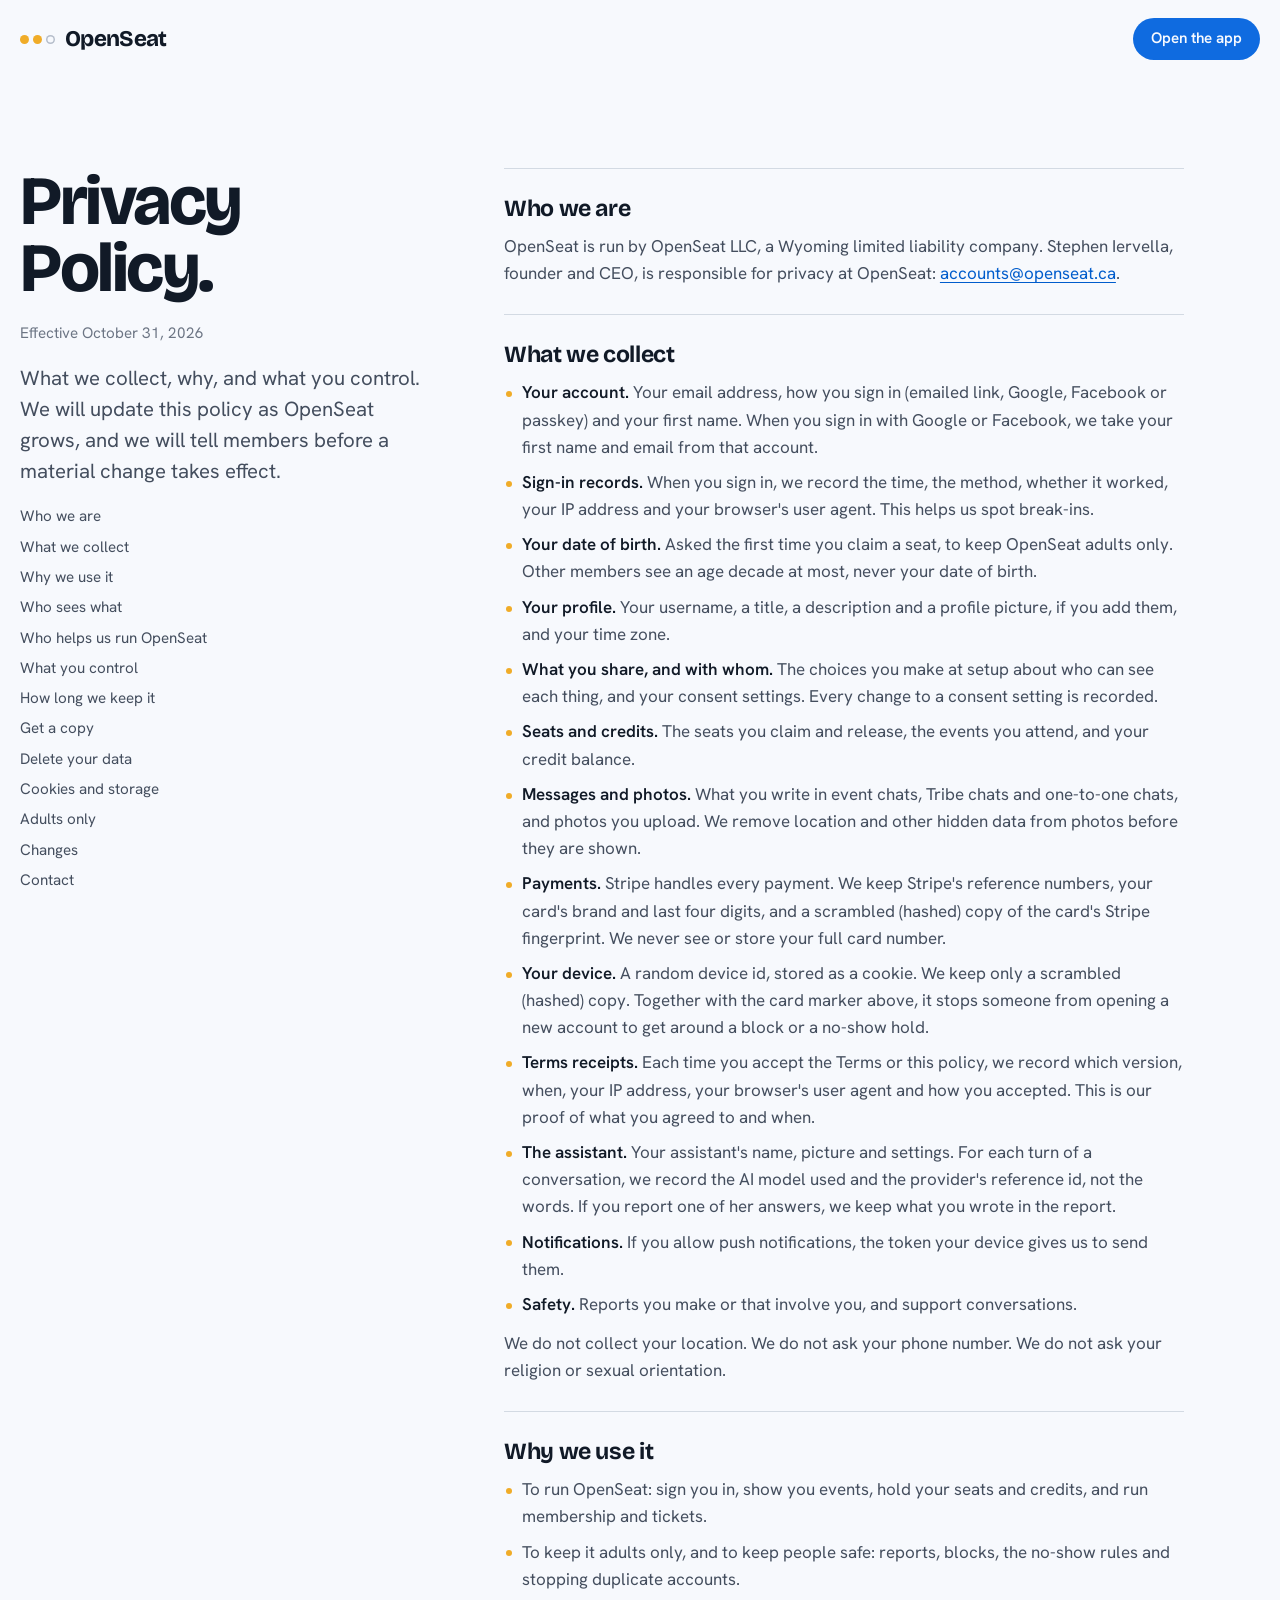
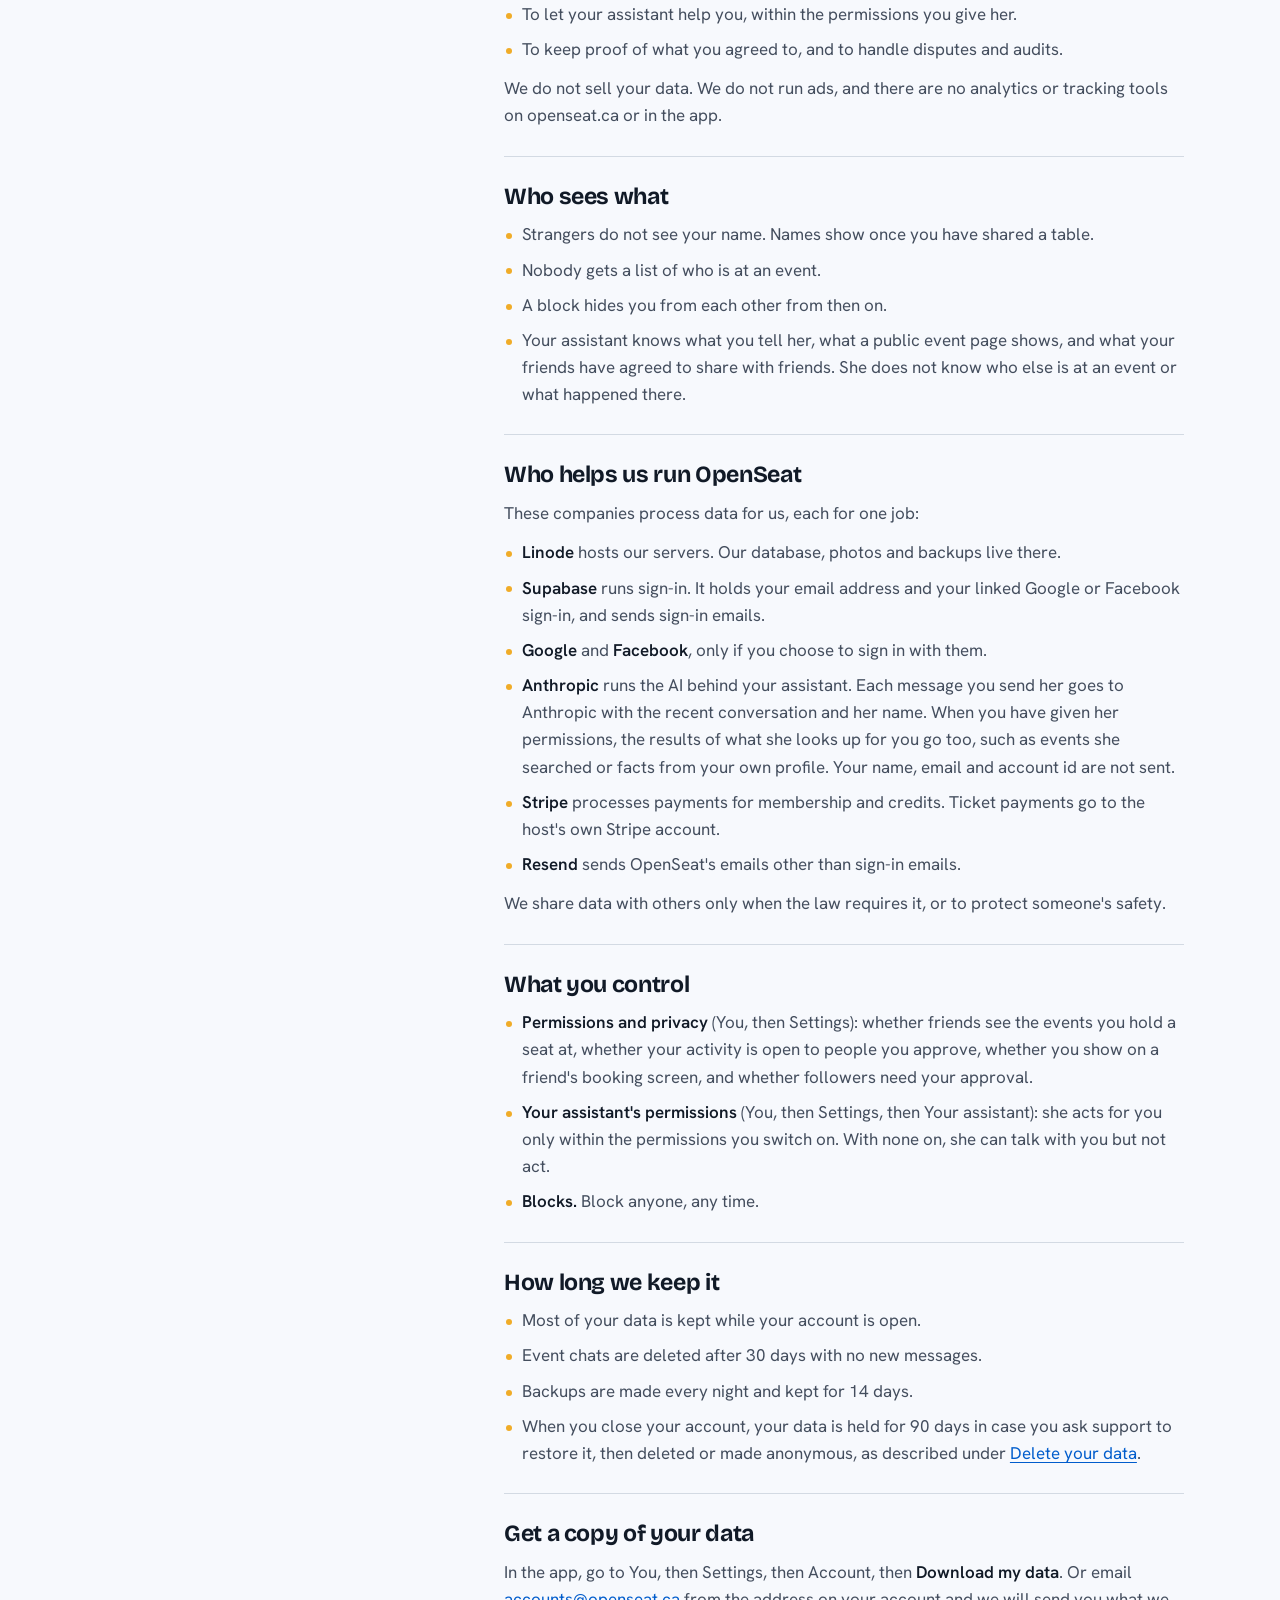
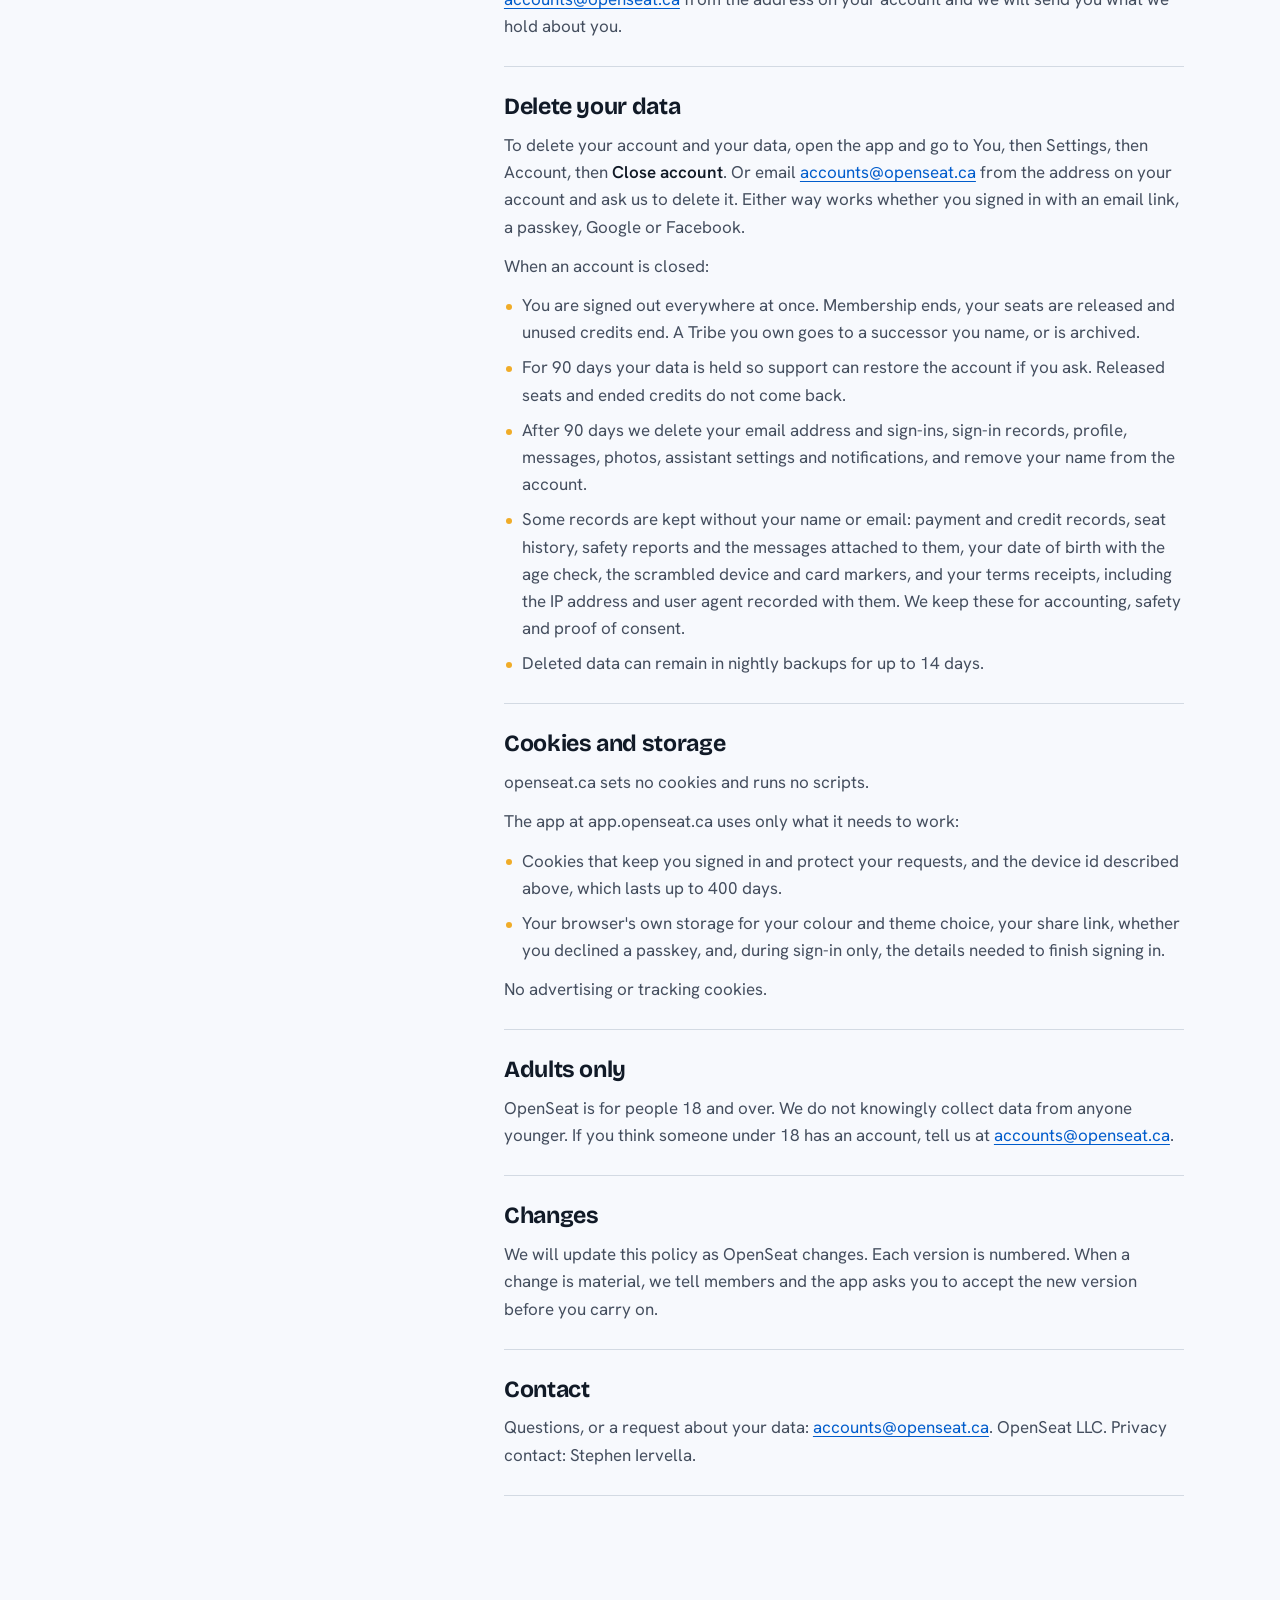
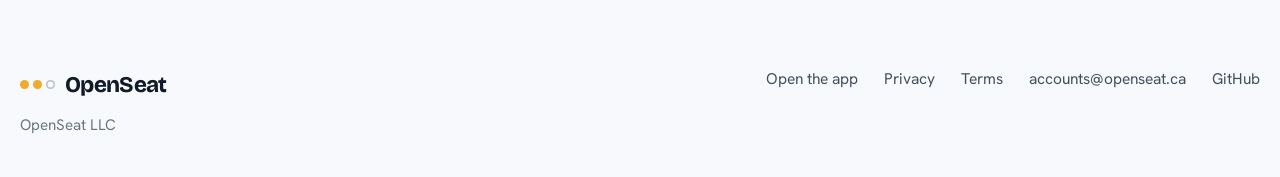
==== commit 3ffbe726: "Privacy: in-app data download and account closing" ====
--- a/privacy.html
+++ b/privacy.html
@@ -145,12 +145,12 @@
 
       <section id="copy">
         <h2>Get a copy of your data</h2>
-        <p>Email <a href="mailto:accounts@openseat.ca">accounts@openseat.ca</a> from the address on your account and ask for a copy. We will send you what we hold about you.</p>
+        <p>In the app, go to You, then Settings, then Account, then <strong>Download my data</strong>. Or email <a href="mailto:accounts@openseat.ca">accounts@openseat.ca</a> from the address on your account and we will send you what we hold about you.</p>
       </section>
 
       <section id="delete">
         <h2>Delete your data</h2>
-        <p>To delete your account and your data, email <a href="mailto:accounts@openseat.ca">accounts@openseat.ca</a> from the address on your account and ask us to delete it. This works whether you signed in with an email link, Google or Facebook.</p>
+        <p>To delete your account and your data, open the app and go to You, then Settings, then Account, then <strong>Close account</strong>. Or email <a href="mailto:accounts@openseat.ca">accounts@openseat.ca</a> from the address on your account and ask us to delete it. Either way works whether you signed in with an email link, a passkey, Google or Facebook.</p>
         <p>When an account is closed:</p>
         <ul>
           <li>You are signed out everywhere at once. Membership ends, your seats are released and unused credits end. A Tribe you own goes to a successor you name, or is archived.</li>
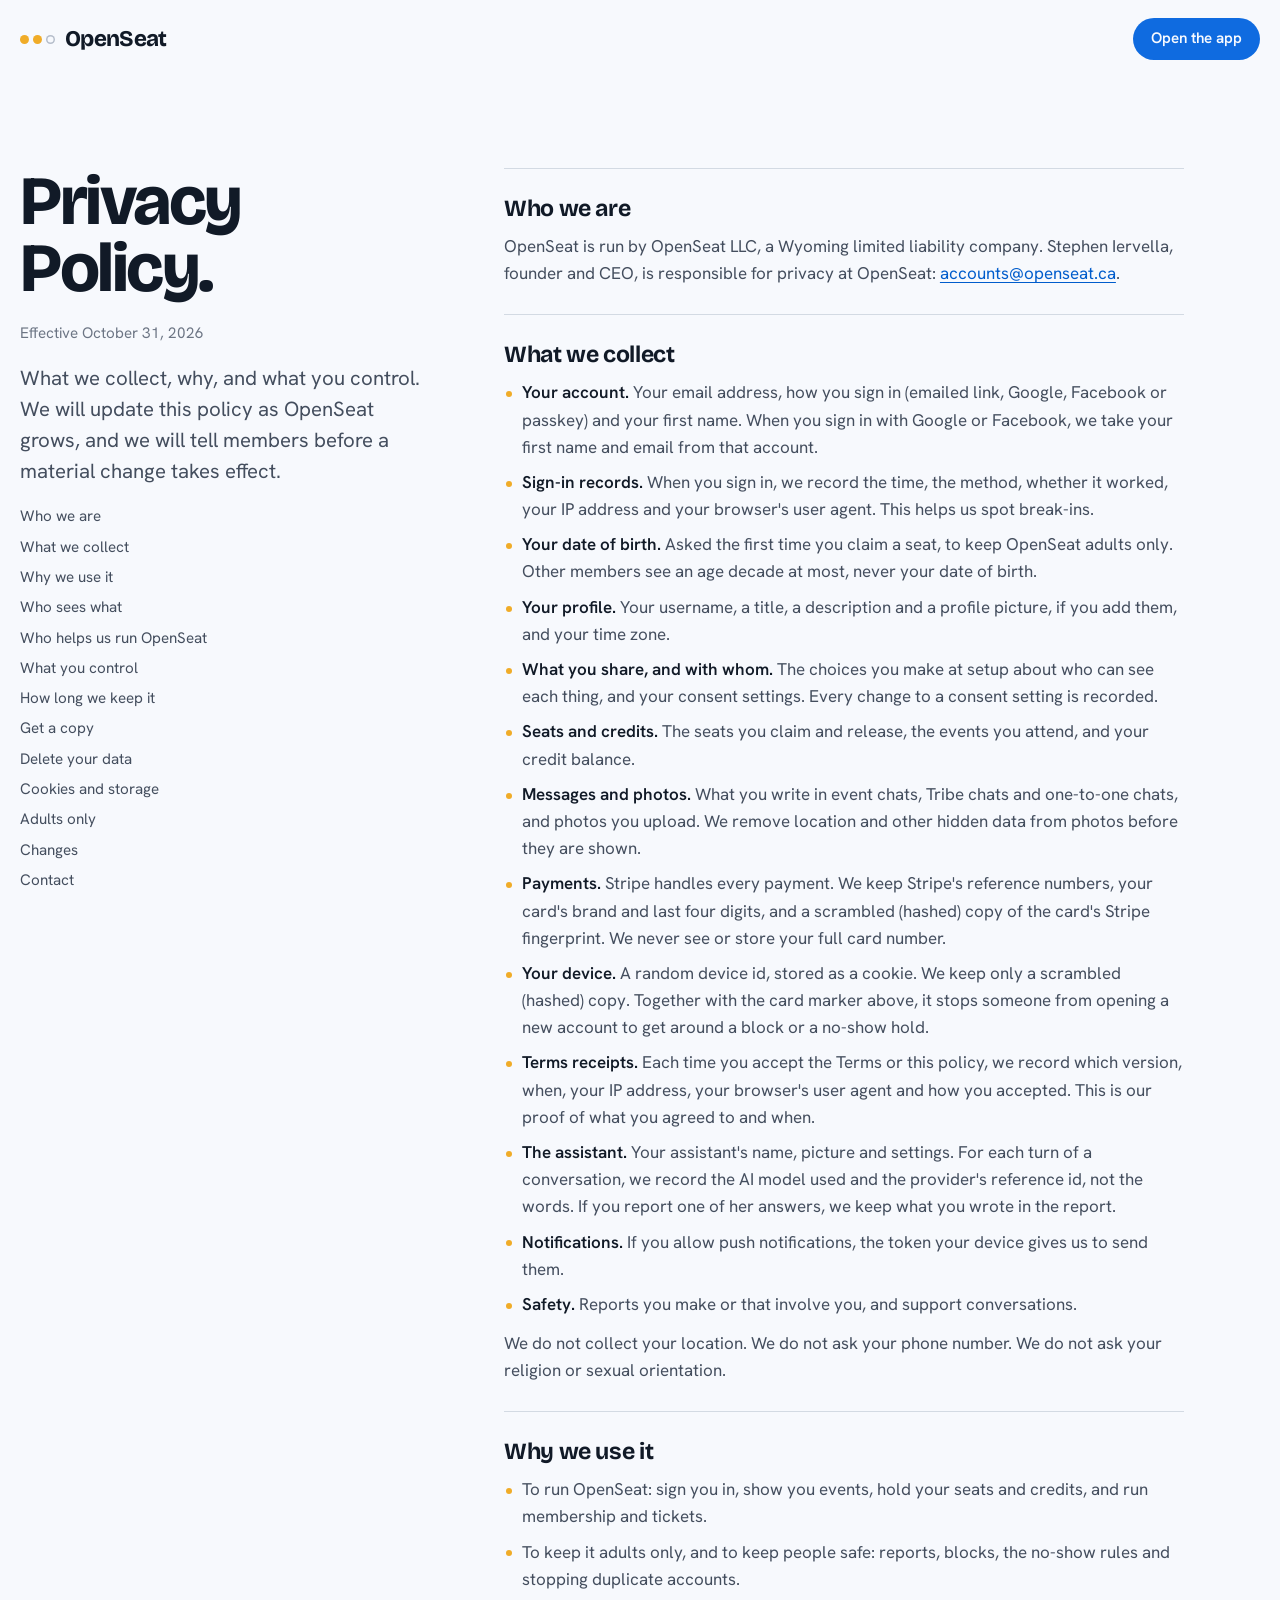
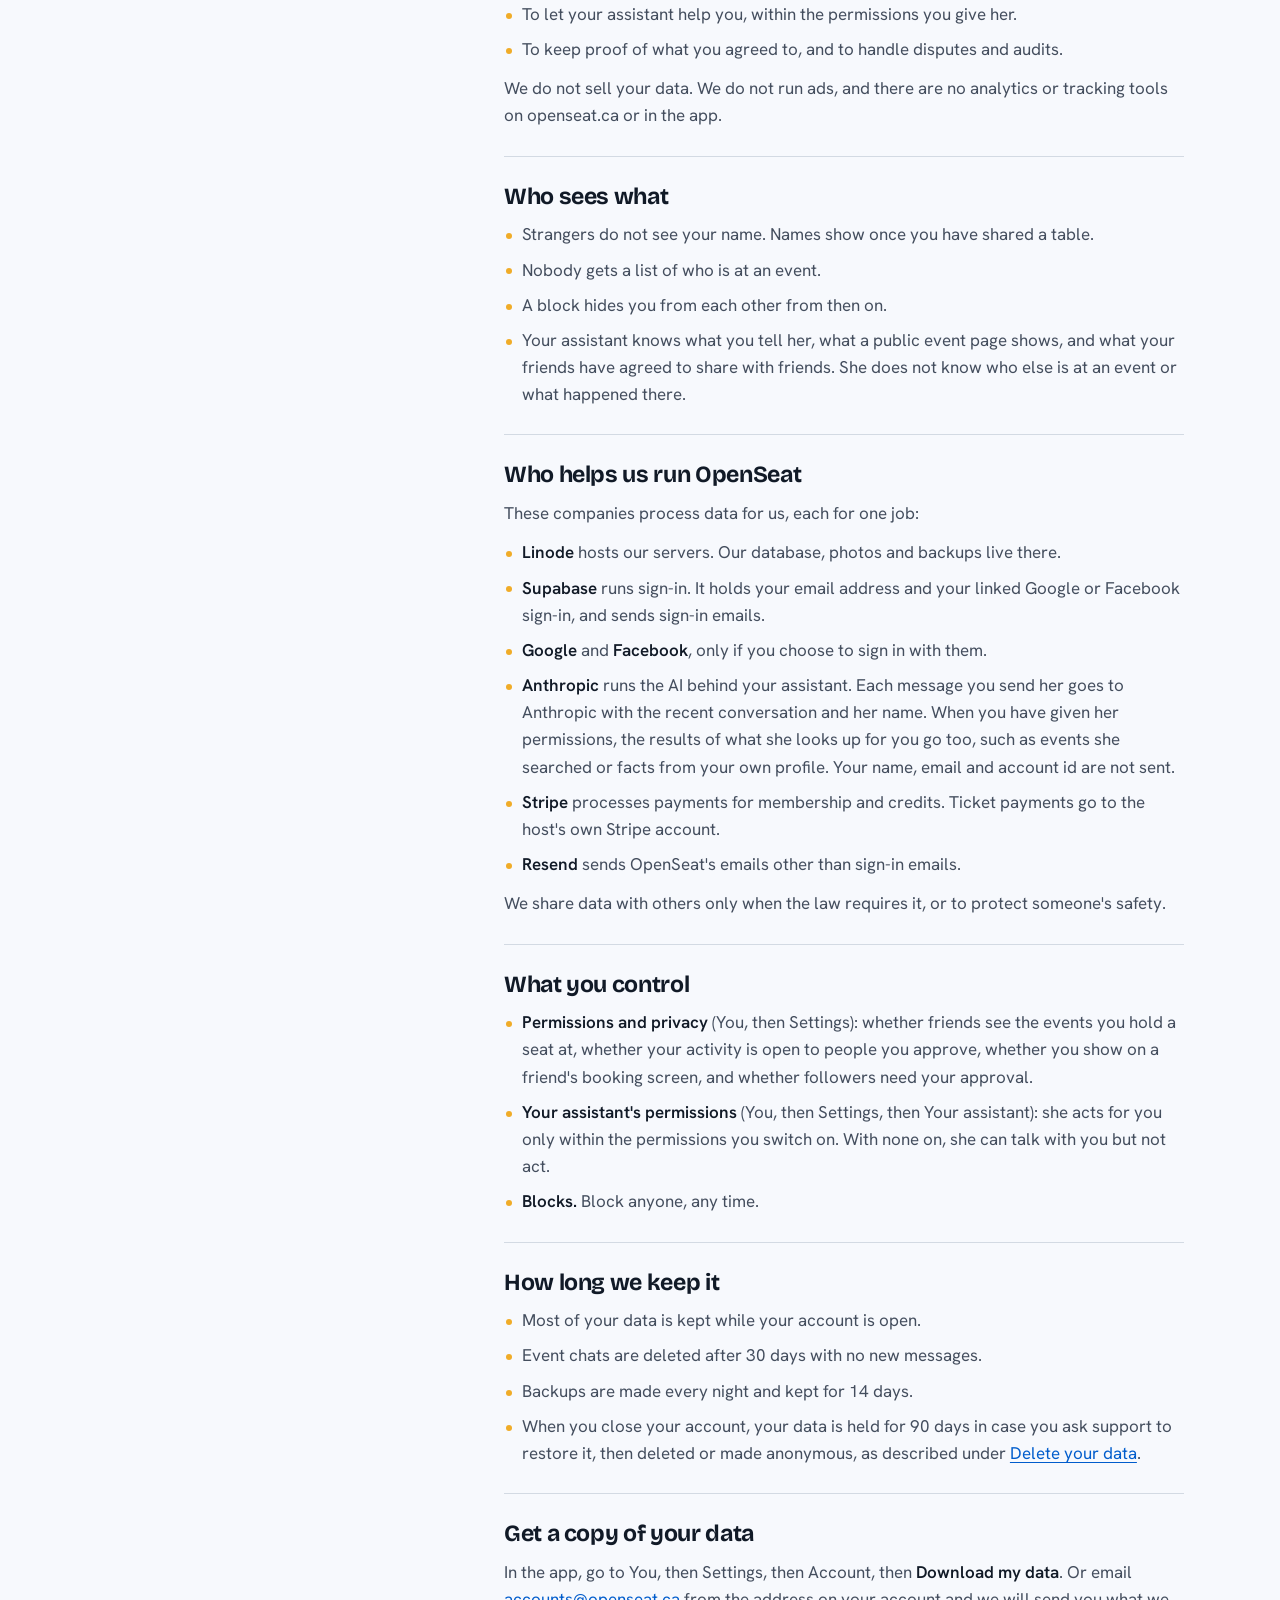
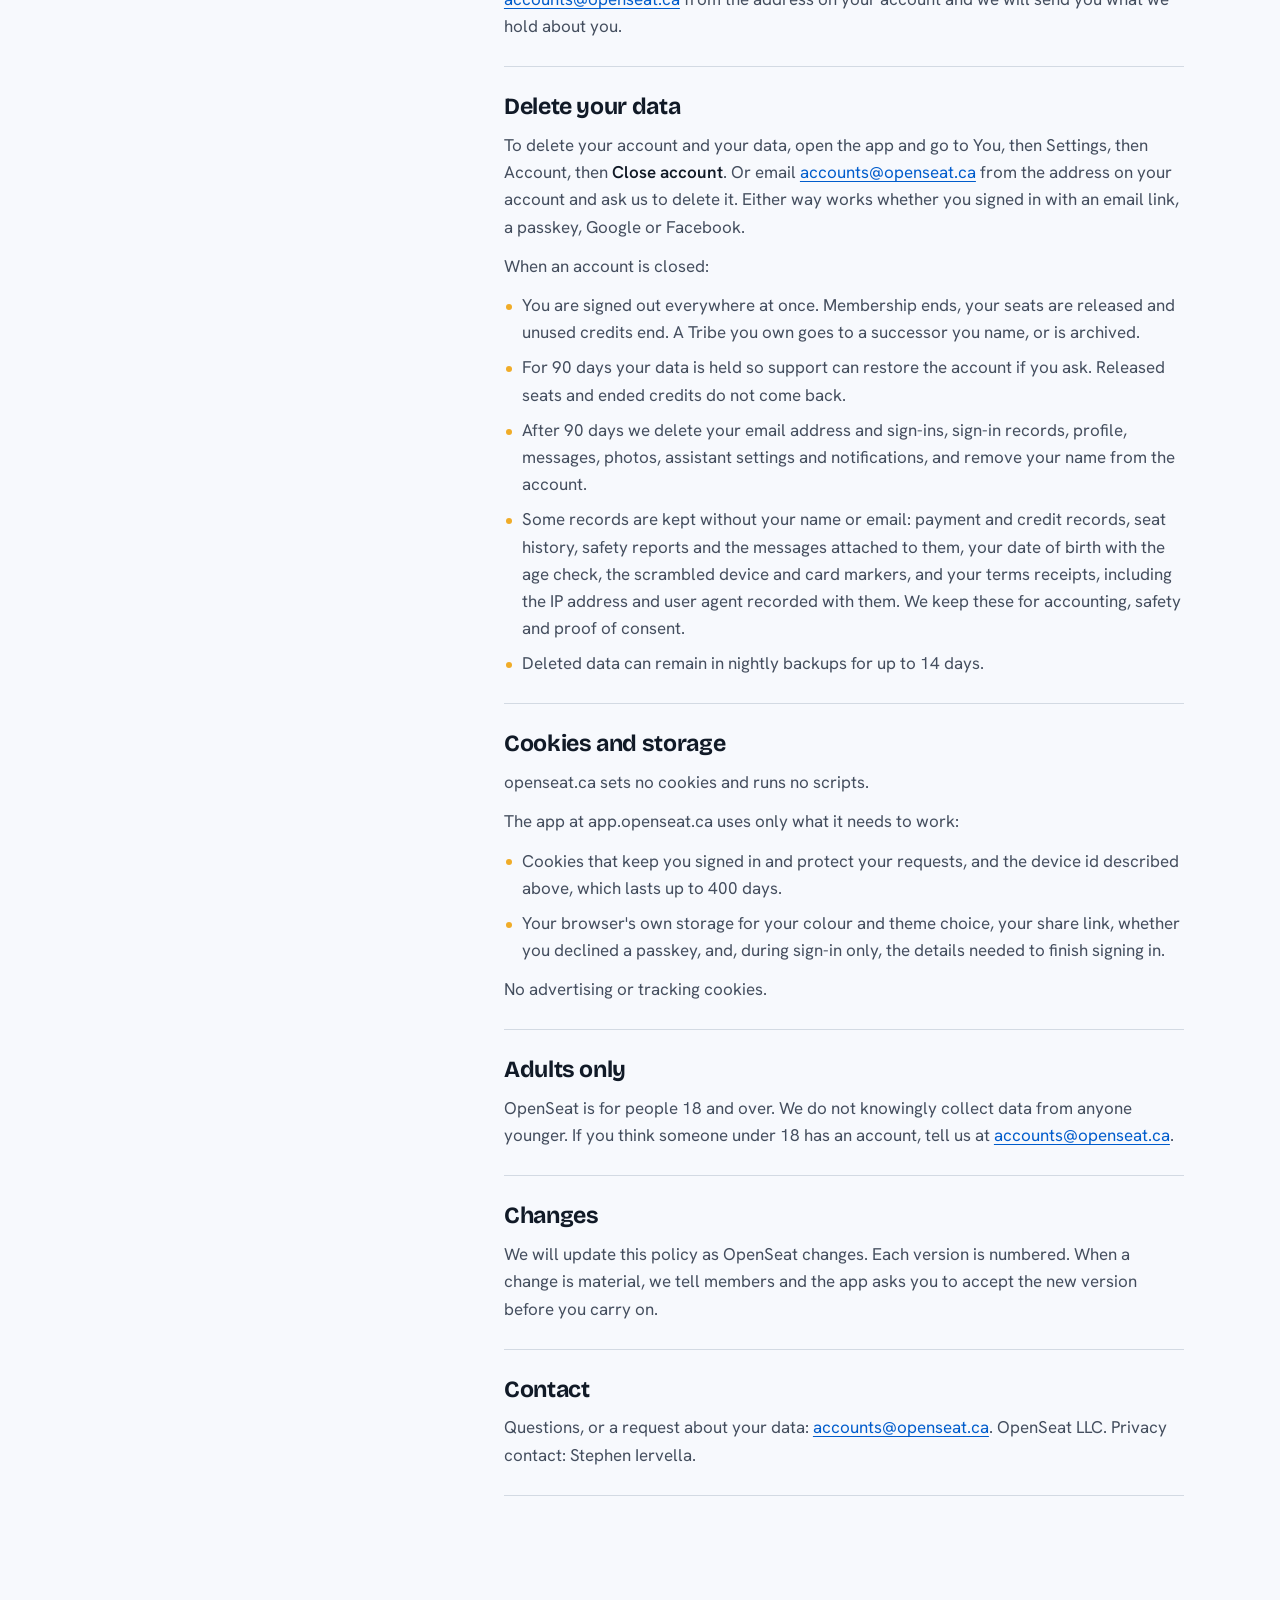
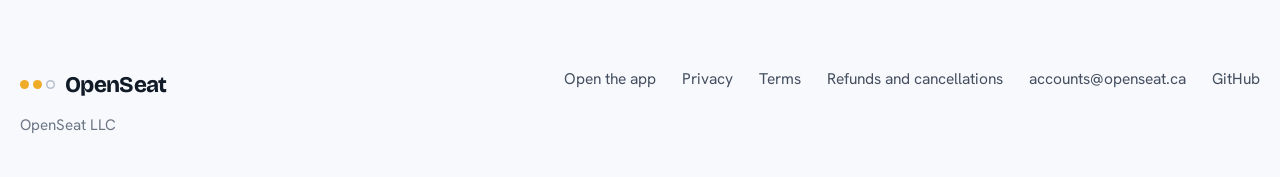
==== commit 1e313669: "Privacy, Terms and Refunds at clean addresses; footer links" ====
--- a/privacy.html
+++ b/privacy.html
@@ -5,7 +5,7 @@
 <meta name="viewport" content="width=device-width, initial-scale=1, viewport-fit=cover">
 <title>Privacy Policy | OpenSeat</title>
 <meta name="description" content="What OpenSeat collects, why, who helps us run it, what you control, and how to get a copy of your data or delete it.">
-<link rel="canonical" href="https://openseat.ca/privacy.html">
+<link rel="canonical" href="https://openseat.ca/privacy">
 <meta name="color-scheme" content="light dark">
 <meta name="theme-color" content="#f6f8fc" media="(prefers-color-scheme: light)">
 <meta name="theme-color" content="#11151d" media="(prefers-color-scheme: dark)">
@@ -203,8 +203,9 @@
     </div>
     <nav class="foot-nav" aria-label="Footer">
       <a href="https://app.openseat.ca">Open the app</a>
-      <a href="privacy.html" aria-current="page">Privacy</a>
-      <a href="terms.html">Terms</a>
+      <a href="/privacy" aria-current="page">Privacy</a>
+      <a href="/terms">Terms</a>
+      <a href="/refunds">Refunds and cancellations</a>
       <a href="mailto:accounts@openseat.ca">accounts@openseat.ca</a>
       <a href="https://github.com/openseat-social">GitHub</a>
     </nav>
--- a/site.css
+++ b/site.css
@@ -475,9 +475,10 @@
 
 /* motion: hero loads in, sections settle as they scroll in. Content is never hidden. */
 @media (prefers-reduced-motion: no-preference) {
-  .load { animation: rise 0.9s var(--ease) both; }
+  /* The hero picture is not animated: it is the largest paint, and a fade delays it (2026-10-31, GTmetrix LCP 4.1 s). */
+  .load { animation: rise 0.5s var(--ease) both; }
   .load[data-d="1"] { animation-delay: 0.08s; }
-  .load[data-d="2"] { animation-delay: 0.2s; }
+  .load[data-d="2"] { animation-delay: 0.12s; }
   .load[data-d="3"] { animation-delay: 0.32s; }
   @keyframes rise { from { opacity: 0.001; transform: translateY(18px); } }
   @supports (animation-timeline: view()) {
@@ -535,3 +536,39 @@
   .steps li { grid-template-columns: 44px minmax(0, 1fr); }
   .step-n { font-size: 2rem; }
 }
+
+/* Motion (assets/js/motion-v1.js): the animated demos replace their still once they can play, so they take the
+   still's classes; Lottie spots reserve their square before anything loads. */
+video.hero-photo, video.story-photo, video.render { display: block; height: auto; object-fit: cover; background: transparent; }
+.lottie {
+  --lt-ink: var(--ink);
+  --lt-accent: var(--blue);
+  --lt-pip: var(--amber);
+  --lt-off: var(--pip-off);
+  --lt-line: var(--line);
+  --lt-bg: var(--paper);
+  position: relative;
+  display: block;
+  width: 100%;
+  aspect-ratio: 1;
+}
+.lottie > svg, .lottie-player { position: absolute; inset: 0; width: 100%; height: 100%; }
+.lottie > svg { display: block; overflow: visible; }
+.lottie.is-live > .lottie-still { visibility: hidden; }
+
+.lottie .s-ink { stroke: var(--lt-ink); }
+.lottie .s-accent { stroke: var(--lt-accent); }
+.lottie .s-pip { stroke: var(--lt-pip); }
+.lottie .s-off { stroke: var(--lt-off); }
+.lottie .s-line { stroke: var(--lt-line); }
+.lottie .f-pip { fill: var(--lt-pip); }
+.lottie .f-accent { fill: var(--lt-accent); }
+.lottie .f-bg { fill: var(--lt-bg); }
+.spot { width: 120px; margin-bottom: 4px; }
+.spot-sm { width: 76px; }
+.gift-line { display: flex; align-items: center; gap: 14px; }
+.gift-line .spot-sm { flex: none; width: 64px; }
+
+.gift-line { margin-top: 24px; }
+.gift-line .fine { margin-top: 0; }
+.steps .spot-sm { width: 64px; margin: -14px 0 -16px -12px; }
